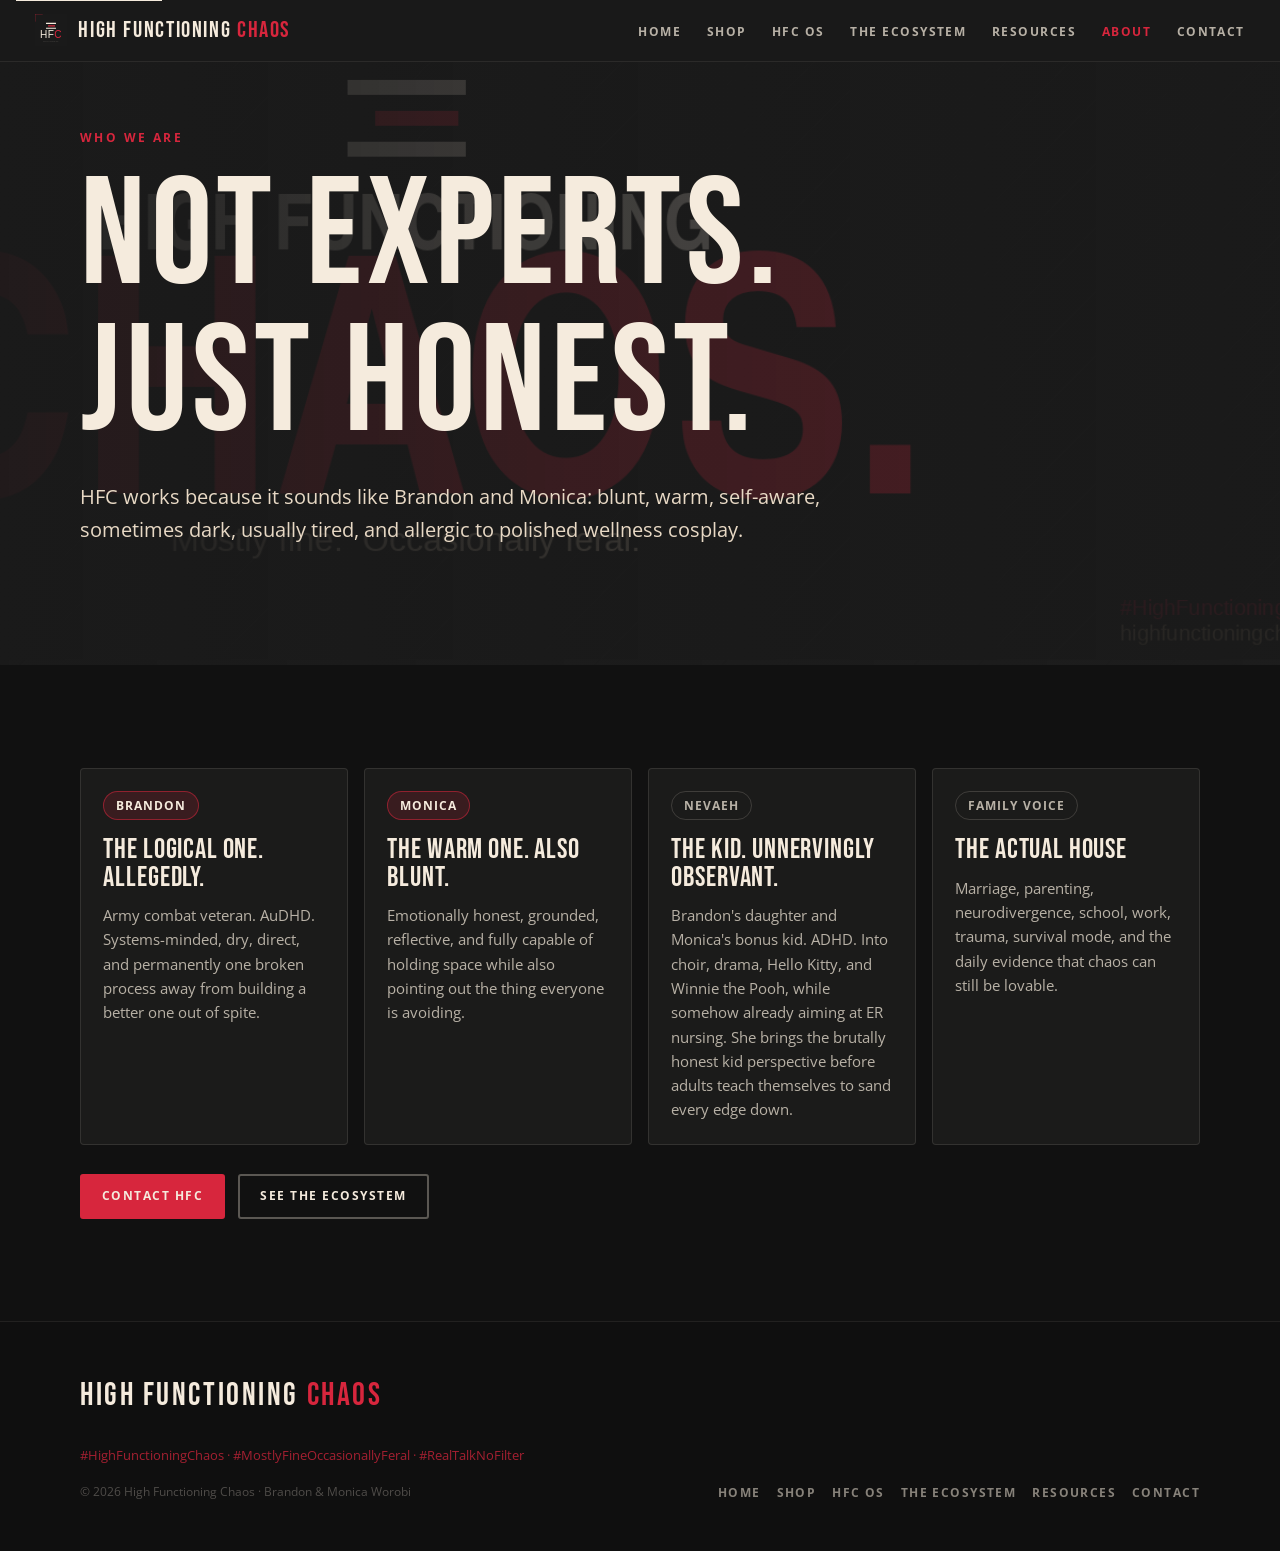
==== about.html @ ce39aa2e "Initial High Functioning Chaos site" ====
<!DOCTYPE html>
<html lang="en">
<head>
  <meta charset="UTF-8" />
  <meta name="viewport" content="width=device-width, initial-scale=1.0" />
  <title>High Functioning Chaos | About</title>
  <meta name="description" content="Meet Brandon and Monica Worobi, the married neurodivergent couple behind High Functioning Chaos." />
  <link rel="preconnect" href="https://fonts.googleapis.com" />
  <link rel="preconnect" href="https://fonts.gstatic.com" crossorigin />
  <link href="https://fonts.googleapis.com/css2?family=Bebas+Neue&family=Open+Sans:ital,wght@0,300;0,400;0,600;0,700;1,300;1,400&display=swap" rel="stylesheet" />
  <link rel="stylesheet" href="site.css" />
</head>
<body>
  <a class="skip-link" href="#main">Skip to content</a>
  <nav class="site-nav" aria-label="Primary navigation">
    <a class="brand-link" href="index.html" aria-label="High Functioning Chaos home"><img src="brand/logo-icon.svg" alt="" /><span class="brand-name">High Functioning <span>Chaos</span></span></a>
    <button class="nav-toggle" type="button" aria-label="Open navigation" aria-expanded="false"><span></span></button>
    <ul class="nav-links">
      <li><a href="index.html">Home</a></li>
      <li><a href="shop.html">Shop</a></li>
      <li><a href="hfc-os.html">HFC OS</a></li>
      <li><a href="ecosystem.html">The Ecosystem</a></li>
      <li><a href="resources.html">Resources</a></li>
      <li><a class="active" href="about.html">About</a></li>
      <li><a href="contact.html">Contact</a></li>
    </ul>
  </nav>

  <main id="main">
    <header class="page-hero">
      <div class="container">
        <div class="eyebrow">Who We Are</div>
        <h1>Not Experts. Just Honest.</h1>
        <p class="lead">HFC works because it sounds like Brandon and Monica: blunt, warm, self-aware, sometimes dark, usually tired, and allergic to polished wellness cosplay.</p>
      </div>
    </header>

    <section class="band-ink">
      <div class="container">
        <div class="grid-4">
          <article class="person-card"><span class="status-pill ready">Brandon</span><h3>The Logical One. Allegedly.</h3><p>Army combat veteran. AuDHD. Systems-minded, dry, direct, and permanently one broken process away from building a better one out of spite.</p></article>
          <article class="person-card"><span class="status-pill ready">Monica</span><h3>The Warm One. Also Blunt.</h3><p>Emotionally honest, grounded, reflective, and fully capable of holding space while also pointing out the thing everyone is avoiding.</p></article>
          <article class="person-card"><span class="status-pill">Nevaeh</span><h3>The Kid. Unnervingly Observant.</h3><p>Brandon's daughter and Monica's bonus kid. ADHD. Into choir, drama, Hello Kitty, and Winnie the Pooh, while somehow already aiming at ER nursing. She brings the brutally honest kid perspective before adults teach themselves to sand every edge down.</p></article>
          <article class="person-card"><span class="status-pill">Family Voice</span><h3>The Actual House</h3><p>Marriage, parenting, neurodivergence, school, work, trauma, survival mode, and the daily evidence that chaos can still be lovable.</p></article>
        </div>

        <div class="btn-row"><a class="btn btn-primary" href="contact.html">Contact HFC</a><a class="btn btn-outline" href="ecosystem.html">See The Ecosystem</a></div>
      </div>
    </section>
  </main>

  <footer class="footer">
    <div class="container footer-grid">
      <div><div class="footer-logo">High Functioning <span>Chaos</span></div><div class="hashtags">#HighFunctioningChaos · #MostlyFineOccasionallyFeral · #RealTalkNoFilter</div><div class="copyright">&copy; 2026 High Functioning Chaos · Brandon &amp; Monica Worobi</div></div>
      <div class="footer-links"><a href="index.html">Home</a><a href="shop.html">Shop</a><a href="hfc-os.html">HFC OS</a><a href="ecosystem.html">The Ecosystem</a><a href="resources.html">Resources</a><a href="contact.html">Contact</a></div>
    </div>
  </footer>
  <script src="site.js"></script>
</body>
</html>
---- site.css ----
*, *::before, *::after { box-sizing: border-box; margin: 0; padding: 0; }

:root {
  --charcoal: #1A1A1A;
  --ink: #111111;
  --panel: #242424;
  --panel-soft: #2E2E2E;
  --beige: #F5EBDD;
  --beige-dark: #E8D9C5;
  --crimson: #D7263D;
  --line: rgba(245, 235, 221, 0.12);
  --shadow: 0 22px 60px rgba(0, 0, 0, 0.32);
}

html { scroll-behavior: smooth; }

body {
  background: var(--charcoal);
  color: var(--beige);
  font-family: "Open Sans", sans-serif;
  font-size: 16px;
  line-height: 1.65;
}

body.menu-open { overflow: hidden; }

a { color: inherit; }

img {
  display: block;
  max-width: 100%;
}

.skip-link {
  position: absolute;
  left: 1rem;
  top: -3rem;
  z-index: 999;
  padding: 0.7rem 1rem;
  background: var(--beige);
  color: var(--charcoal);
  text-decoration: none;
  transition: top 0.2s ease;
}

.skip-link:focus { top: 1rem; }

.site-nav {
  position: fixed;
  top: 0;
  left: 0;
  right: 0;
  z-index: 100;
  display: flex;
  align-items: center;
  justify-content: space-between;
  gap: 1.5rem;
  padding: 0.9rem clamp(1rem, 3vw, 2.2rem);
  background: rgba(26, 26, 26, 0.94);
  border-bottom: 1px solid rgba(245, 235, 221, 0.08);
  backdrop-filter: blur(12px);
}

.brand-link {
  display: inline-flex;
  align-items: center;
  gap: 0.7rem;
  color: var(--beige);
  min-width: max-content;
  text-decoration: none;
}

.brand-link img {
  width: 32px;
  height: 32px;
}

.brand-name {
  font-family: "Bebas Neue", sans-serif;
  font-size: 1.45rem;
  letter-spacing: 0.07em;
  line-height: 1;
}

.brand-name span,
.accent { color: var(--crimson); }

.nav-links {
  display: flex;
  align-items: center;
  justify-content: flex-end;
  gap: clamp(0.9rem, 2vw, 1.8rem);
  list-style: none;
}

.nav-links a {
  color: rgba(245, 235, 221, 0.72);
  font-size: 0.76rem;
  font-weight: 700;
  letter-spacing: 0.12em;
  text-decoration: none;
  text-transform: uppercase;
  transition: color 0.2s ease;
}

.nav-links a:hover,
.nav-links a:focus-visible,
.nav-links a.active { color: var(--crimson); }

.nav-toggle {
  display: none;
  width: 44px;
  height: 44px;
  align-items: center;
  justify-content: center;
  border: 1px solid var(--line);
  background: rgba(245, 235, 221, 0.05);
  color: var(--beige);
  cursor: pointer;
}

.nav-toggle span,
.nav-toggle span::before,
.nav-toggle span::after {
  display: block;
  width: 20px;
  height: 2px;
  background: currentColor;
  content: "";
  transition: transform 0.2s ease, opacity 0.2s ease;
}

.nav-toggle span::before { transform: translateY(-7px); }
.nav-toggle span::after { transform: translateY(5px); }
.menu-open .nav-toggle span { transform: rotate(45deg); }
.menu-open .nav-toggle span::before { opacity: 0; }
.menu-open .nav-toggle span::after { transform: translateY(-2px) rotate(90deg); }

main { overflow: hidden; }

section,
.page-hero {
  padding: clamp(4.5rem, 8vw, 7.5rem) clamp(1.1rem, 4vw, 2.5rem);
}

.page-hero {
  min-height: 48svh;
  display: grid;
  align-items: end;
  padding-top: 8rem;
  background:
    linear-gradient(90deg, rgba(26, 26, 26, 0.96), rgba(26, 26, 26, 0.82) 52%, rgba(26, 26, 26, 0.72)),
    url("brand/social/fb-cover.png") center right / cover no-repeat;
}

.home-hero {
  min-height: 100svh;
  align-items: center;
}

.container {
  width: min(1120px, 100%);
  margin: 0 auto;
}

.narrow { width: min(840px, 100%); }

.eyebrow {
  color: var(--crimson);
  font-size: 0.76rem;
  font-weight: 700;
  letter-spacing: 0.2em;
  margin-bottom: 1rem;
  text-transform: uppercase;
}

h1,
h2,
h3,
.metric strong {
  font-family: "Bebas Neue", sans-serif;
  font-weight: 400;
  letter-spacing: 0.03em;
  line-height: 0.96;
}

h1 {
  max-width: 940px;
  color: var(--beige);
  font-size: clamp(4.25rem, 12vw, 10rem);
  margin-bottom: 1.4rem;
}

h2 {
  color: var(--beige);
  font-size: clamp(2.7rem, 7vw, 5.8rem);
  margin-bottom: 1.2rem;
}

h3 {
  color: var(--beige);
  font-size: clamp(1.65rem, 3vw, 2.35rem);
  margin-bottom: 0.75rem;
}

p {
  color: rgba(245, 235, 221, 0.82);
  margin-bottom: 1rem;
}

.lead {
  max-width: 760px;
  color: var(--beige-dark);
  font-size: clamp(1.05rem, 2vw, 1.24rem);
}

.section-head {
  display: grid;
  grid-template-columns: minmax(0, 0.9fr) minmax(260px, 0.55fr);
  gap: 2rem;
  align-items: end;
  margin-bottom: 2.4rem;
}

.section-head p { max-width: 520px; }

.btn-row {
  display: flex;
  flex-wrap: wrap;
  gap: 0.8rem;
  margin-top: 1.8rem;
}

.btn {
  display: inline-flex;
  align-items: center;
  justify-content: center;
  min-height: 44px;
  padding: 0.82rem 1.25rem;
  border: 2px solid transparent;
  border-radius: 3px;
  font-size: 0.78rem;
  font-weight: 700;
  letter-spacing: 0.12em;
  line-height: 1.2;
  text-align: center;
  text-decoration: none;
  text-transform: uppercase;
  transition: background 0.2s ease, border-color 0.2s ease, color 0.2s ease;
}

.btn-primary {
  background: var(--crimson);
  border-color: var(--crimson);
  color: var(--beige);
}

.btn-primary:hover,
.btn-primary:focus-visible {
  background: transparent;
  color: var(--crimson);
}

.btn-outline {
  background: transparent;
  border-color: rgba(245, 235, 221, 0.32);
  color: var(--beige);
}

.btn-outline:hover,
.btn-outline:focus-visible { border-color: var(--beige); }

.btn-dark {
  background: var(--charcoal);
  border-color: var(--charcoal);
  color: var(--beige);
}

.btn-dark:hover,
.btn-dark:focus-visible {
  background: transparent;
  color: var(--charcoal);
}

.status-pill,
.tag {
  display: inline-flex;
  align-items: center;
  width: fit-content;
  border: 1px solid rgba(245, 235, 221, 0.16);
  border-radius: 999px;
  color: rgba(245, 235, 221, 0.72);
  font-size: 0.72rem;
  font-weight: 700;
  letter-spacing: 0.1em;
  line-height: 1;
  padding: 0.5rem 0.7rem;
  text-transform: uppercase;
}

.status-pill.ready,
.tag.hot {
  border-color: rgba(215, 38, 61, 0.55);
  color: var(--beige);
  background: rgba(215, 38, 61, 0.16);
}

.hero-grid {
  display: grid;
  grid-template-columns: minmax(0, 1fr) minmax(260px, 360px);
  gap: 3rem;
  align-items: end;
}

.hero-copy .tagline {
  color: var(--beige-dark);
  font-size: clamp(1.14rem, 2.4vw, 1.45rem);
  font-style: italic;
  margin-bottom: 0;
  max-width: 650px;
}

.hero-card {
  align-self: end;
  background: rgba(17, 17, 17, 0.78);
  border: 1px solid rgba(245, 235, 221, 0.14);
  border-top: 4px solid var(--crimson);
  box-shadow: var(--shadow);
  padding: 1.5rem;
}

.mini-list {
  display: grid;
  gap: 0.7rem;
  list-style: none;
}

.mini-list li {
  display: flex;
  gap: 0.7rem;
  color: rgba(245, 235, 221, 0.78);
  font-size: 0.9rem;
}

.mini-list li::before {
  flex: 0 0 9px;
  height: 9px;
  margin-top: 0.46rem;
  background: var(--crimson);
  content: "";
}

.metrics {
  display: grid;
  grid-template-columns: repeat(4, minmax(0, 1fr));
  border-top: 1px solid var(--line);
  border-bottom: 1px solid var(--line);
  background: var(--ink);
}

.metric {
  min-height: 140px;
  padding: 1.4rem;
  border-right: 1px solid var(--line);
}

.metric:last-child { border-right: 0; }

.metric strong {
  display: block;
  color: var(--crimson);
  font-size: clamp(2.3rem, 6vw, 4rem);
  margin-bottom: 0.45rem;
}

.metric span {
  color: rgba(245, 235, 221, 0.68);
  font-size: 0.84rem;
  font-weight: 700;
  letter-spacing: 0.08em;
  text-transform: uppercase;
}

.band-dark { background: var(--charcoal); }
.band-soft { background: var(--panel-soft); }
.band-ink { background: var(--ink); }
.band-crimson { background: var(--crimson); }

.grid-2,
.grid-3,
.grid-4,
.grid-5 {
  display: grid;
  gap: 1rem;
}

.grid-2 { grid-template-columns: repeat(2, minmax(0, 1fr)); }
.grid-3 { grid-template-columns: repeat(3, minmax(0, 1fr)); }
.grid-4 { grid-template-columns: repeat(4, minmax(0, 1fr)); }
.grid-5 { grid-template-columns: repeat(5, minmax(0, 1fr)); }

.tile,
.product-card,
.content-card,
.workflow-card,
.person-card,
.integration-card,
.category-card,
.feature-panel,
.resource-card {
  background: rgba(245, 235, 221, 0.045);
  border: 1px solid rgba(245, 235, 221, 0.11);
  border-radius: 4px;
  min-width: 0;
  padding: 1.4rem;
}

.tile {
  min-height: 235px;
  display: flex;
  flex-direction: column;
  justify-content: space-between;
}

.tile h3,
.content-card h3,
.workflow-card h3,
.person-card h3 { font-size: 1.78rem; }

.tile p,
.content-card p,
.workflow-card p,
.person-card p,
.integration-card p,
.category-card p,
.feature-panel p,
.resource-card p {
  color: rgba(245, 235, 221, 0.72);
  font-size: 0.92rem;
  margin-bottom: 0;
}

.feature-panel {
  display: grid;
  grid-template-columns: minmax(0, 0.8fr) minmax(280px, 1fr);
  gap: 2rem;
  align-items: center;
  border-left: 4px solid var(--crimson);
  padding: clamp(1.4rem, 4vw, 2rem);
}

.feature-panel + .feature-panel { margin-top: 1rem; }

.feature-media {
  min-height: 260px;
  display: grid;
  place-items: center;
  background: linear-gradient(135deg, rgba(245, 235, 221, 0.1), rgba(215, 38, 61, 0.18));
  border: 1px solid rgba(245, 235, 221, 0.1);
  padding: 2rem;
}

.feature-media img {
  width: min(260px, 75%);
  max-height: 220px;
  object-fit: contain;
}

.category-card,
.resource-card {
  min-height: 180px;
  display: flex;
  flex-direction: column;
  justify-content: space-between;
}

.category-card h3,
.resource-card h3 { font-size: 1.55rem; }

.category-icon,
.product-icon {
  display: grid;
  place-items: center;
  width: 48px;
  height: 48px;
  margin-bottom: 1rem;
  background: rgba(215, 38, 61, 0.18);
  border: 1px solid rgba(215, 38, 61, 0.45);
  color: var(--beige);
  font-family: "Bebas Neue", sans-serif;
  font-size: 1.35rem;
  letter-spacing: 0.04em;
}

.product-icon {
  width: 92px;
  height: 92px;
  margin: 0;
  font-size: 2.2rem;
}

.preview-list {
  display: grid;
  gap: 0.75rem;
  list-style: none;
  margin-top: 1.2rem;
}

.preview-list li {
  border-left: 3px solid var(--crimson);
  color: rgba(245, 235, 221, 0.78);
  font-size: 0.94rem;
  padding-left: 0.8rem;
}

.subnav-strip {
  display: flex;
  flex-wrap: wrap;
  gap: 0.7rem;
  margin-top: 2rem;
}

.subnav-strip a {
  border: 1px solid rgba(245, 235, 221, 0.16);
  color: rgba(245, 235, 221, 0.78);
  font-size: 0.78rem;
  font-weight: 700;
  letter-spacing: 0.08em;
  padding: 0.55rem 0.75rem;
  text-decoration: none;
  text-transform: uppercase;
}

.subnav-strip a:hover { border-color: var(--crimson); color: var(--beige); }

.topic-strip {
  display: flex;
  flex-wrap: wrap;
  gap: 0.65rem;
  margin-top: 2rem;
}

.topic-strip span {
  border: 1px solid rgba(245, 235, 221, 0.14);
  color: rgba(245, 235, 221, 0.72);
  font-size: 0.82rem;
  font-weight: 700;
  padding: 0.55rem 0.78rem;
}

.product-card {
  display: flex;
  flex-direction: column;
  min-height: 430px;
  overflow: hidden;
  padding: 0;
}

.product-media {
  min-height: 168px;
  display: grid;
  place-items: center;
  background: linear-gradient(135deg, rgba(245, 235, 221, 0.1), rgba(215, 38, 61, 0.2));
  border-bottom: 1px solid rgba(245, 235, 221, 0.12);
  padding: 1rem;
}

.product-media img {
  width: min(180px, 70%);
  max-height: 150px;
  object-fit: contain;
}

.product-body {
  display: flex;
  flex: 1;
  flex-direction: column;
  padding: 1.35rem;
}

.product-body h3 { font-size: 1.95rem; }

.product-desc {
  color: rgba(245, 235, 221, 0.72);
  font-size: 0.92rem;
}

.product-meta {
  display: flex;
  flex-wrap: wrap;
  gap: 0.5rem;
  margin: 0.75rem 0 1rem;
}

.price {
  color: var(--beige);
  font-size: 1rem;
  font-weight: 700;
  margin-top: auto;
  padding-top: 1.1rem;
}

.product-actions {
  display: grid;
  grid-template-columns: 1fr;
  gap: 0.65rem;
  margin-top: 1rem;
}

.integration-wrap {
  display: grid;
  grid-template-columns: minmax(0, 0.9fr) minmax(320px, 1.1fr);
  gap: 1rem;
  align-items: stretch;
}

.integration-list {
  display: grid;
  gap: 1rem;
}

.integration-card {
  display: grid;
  grid-template-columns: 86px minmax(0, 1fr);
  gap: 1rem;
  align-items: start;
}

.integration-logo {
  display: grid;
  place-items: center;
  min-height: 74px;
  background: rgba(26, 26, 26, 0.55);
  border: 1px solid rgba(245, 235, 221, 0.1);
  color: var(--crimson);
  font-family: "Bebas Neue", sans-serif;
  font-size: 1.45rem;
  letter-spacing: 0.05em;
}

.integration-card h3 { font-size: 1.65rem; }

.flow-panel {
  background: var(--charcoal);
  border: 1px solid rgba(245, 235, 221, 0.12);
  border-left: 4px solid var(--crimson);
  padding: 1.5rem;
}

.flow-steps {
  display: grid;
  gap: 0.85rem;
  list-style: none;
  margin-top: 1.2rem;
  counter-reset: flow;
}

.flow-steps li {
  display: grid;
  grid-template-columns: 36px minmax(0, 1fr);
  gap: 0.8rem;
  color: rgba(245, 235, 221, 0.78);
  font-size: 0.94rem;
  counter-increment: flow;
}

.flow-steps li::before {
  display: grid;
  place-items: center;
  width: 36px;
  height: 36px;
  background: var(--crimson);
  color: var(--beige);
  content: counter(flow);
  font-weight: 700;
}

.content-card,
.workflow-card,
.person-card { min-height: 230px; }

.content-card .status-pill,
.workflow-card .status-pill,
.person-card .status-pill {
  margin-bottom: 1rem;
}

.contact-area {
  display: grid;
  grid-template-columns: minmax(0, 0.8fr) minmax(280px, 0.55fr);
  gap: 2rem;
  margin-top: 2.6rem;
  align-items: start;
}

.contact-selector {
  display: flex;
  flex-wrap: wrap;
  gap: 0.7rem;
  margin-top: 1.3rem;
}

.contact-btn {
  min-height: 42px;
  padding: 0.58rem 1rem;
  border: 1px solid rgba(245, 235, 221, 0.18);
  background: transparent;
  color: rgba(245, 235, 221, 0.64);
  cursor: pointer;
  font-family: "Open Sans", sans-serif;
  font-size: 0.78rem;
  font-weight: 700;
  letter-spacing: 0.12em;
  text-transform: uppercase;
}

.contact-btn:hover,
.contact-btn:focus-visible,
.contact-btn.active {
  background: var(--crimson);
  border-color: var(--crimson);
  color: var(--beige);
}

.contact-display {
  background: rgba(245, 235, 221, 0.05);
  border: 1px solid rgba(245, 235, 221, 0.12);
  border-left: 4px solid var(--crimson);
  padding: 1.25rem;
}

#contact-name {
  font-family: "Bebas Neue", sans-serif;
  font-size: 2rem;
  letter-spacing: 0.05em;
}

#contact-note {
  min-height: 1.3rem;
  color: var(--crimson);
  font-size: 0.84rem;
  font-style: italic;
  margin-bottom: 0.3rem;
}

#contact-email {
  color: var(--beige);
  font-size: 0.95rem;
  font-weight: 700;
  overflow-wrap: anywhere;
  text-decoration: none;
}

#contact-email:hover { color: var(--crimson); }

.signup {
  color: var(--charcoal);
}

.signup h2,
.signup p,
.signup .eyebrow { color: var(--charcoal); }

.signup .eyebrow { opacity: 0.72; }

.signup-form {
  display: grid;
  grid-template-columns: minmax(220px, 1fr) auto;
  gap: 0.75rem;
  max-width: 620px;
  margin-top: 1.8rem;
}

.signup-form input {
  min-height: 48px;
  width: 100%;
  border: 2px solid rgba(26, 26, 26, 0.35);
  border-radius: 3px;
  background: rgba(245, 235, 221, 0.35);
  color: var(--charcoal);
  font: inherit;
  padding: 0.8rem 1rem;
}

.signup-form input::placeholder { color: rgba(26, 26, 26, 0.55); }

.form-note {
  color: rgba(26, 26, 26, 0.64) !important;
  font-size: 0.82rem;
  margin-top: 0.9rem;
}

.footer {
  padding: 3rem clamp(1.1rem, 4vw, 2.5rem);
  background: #0f0f0f;
  border-top: 1px solid rgba(245, 235, 221, 0.08);
}

.footer-grid {
  display: grid;
  grid-template-columns: 1fr auto;
  gap: 2rem;
  align-items: end;
}

.footer-logo {
  font-family: "Bebas Neue", sans-serif;
  font-size: 2rem;
  letter-spacing: 0.08em;
}

.footer-logo span { color: var(--crimson); }

.footer-links {
  display: flex;
  flex-wrap: wrap;
  justify-content: flex-end;
  gap: 1rem;
}

.footer-links a {
  color: rgba(245, 235, 221, 0.52);
  font-size: 0.74rem;
  font-weight: 700;
  letter-spacing: 0.12em;
  text-decoration: none;
  text-transform: uppercase;
}

.footer-links a:hover { color: var(--crimson); }

.hashtags {
  color: rgba(215, 38, 61, 0.74);
  font-size: 0.84rem;
  margin-top: 1.3rem;
}

.copyright {
  color: rgba(245, 235, 221, 0.28);
  font-size: 0.78rem;
  margin-top: 1rem;
}

@media (max-width: 980px) {
  .hero-grid,
  .section-head,
  .integration-wrap,
  .feature-panel,
  .contact-area,
  .footer-grid {
    grid-template-columns: 1fr;
  }

  .grid-5 { grid-template-columns: repeat(3, minmax(0, 1fr)); }
  .grid-4 { grid-template-columns: repeat(2, minmax(0, 1fr)); }
  .grid-3 { grid-template-columns: repeat(2, minmax(0, 1fr)); }
  .footer-links { justify-content: flex-start; }
}

@media (max-width: 760px) {
  .nav-toggle { display: inline-flex; }

  .nav-links {
    position: fixed;
    top: 62px;
    left: 0;
    right: 0;
    display: none;
    grid-template-columns: 1fr;
    gap: 0;
    background: rgba(17, 17, 17, 0.98);
    border-bottom: 1px solid rgba(245, 235, 221, 0.1);
    padding: 0.5rem 1rem 1rem;
  }

  .menu-open .nav-links { display: grid; }

  .nav-links a {
    display: block;
    padding: 0.9rem 0;
  }

  .page-hero {
    min-height: auto;
    padding-top: 8rem;
    background:
      linear-gradient(180deg, rgba(26, 26, 26, 0.95), rgba(26, 26, 26, 0.86)),
      url("brand/social/fb-cover.png") center / cover no-repeat;
  }

  .metrics,
  .grid-2,
  .grid-3,
  .grid-4 {
    grid-template-columns: 1fr;
  }

  .grid-5 { grid-template-columns: 1fr; }

  .metric {
    min-height: auto;
    border-right: 0;
    border-bottom: 1px solid var(--line);
  }

  .metric:last-child { border-bottom: 0; }
  .integration-card { grid-template-columns: 1fr; }
  .signup-form { grid-template-columns: 1fr; }
  .btn { width: 100%; }
}

@media (prefers-reduced-motion: reduce) {
  *, *::before, *::after {
    scroll-behavior: auto !important;
    transition: none !important;
  }
}
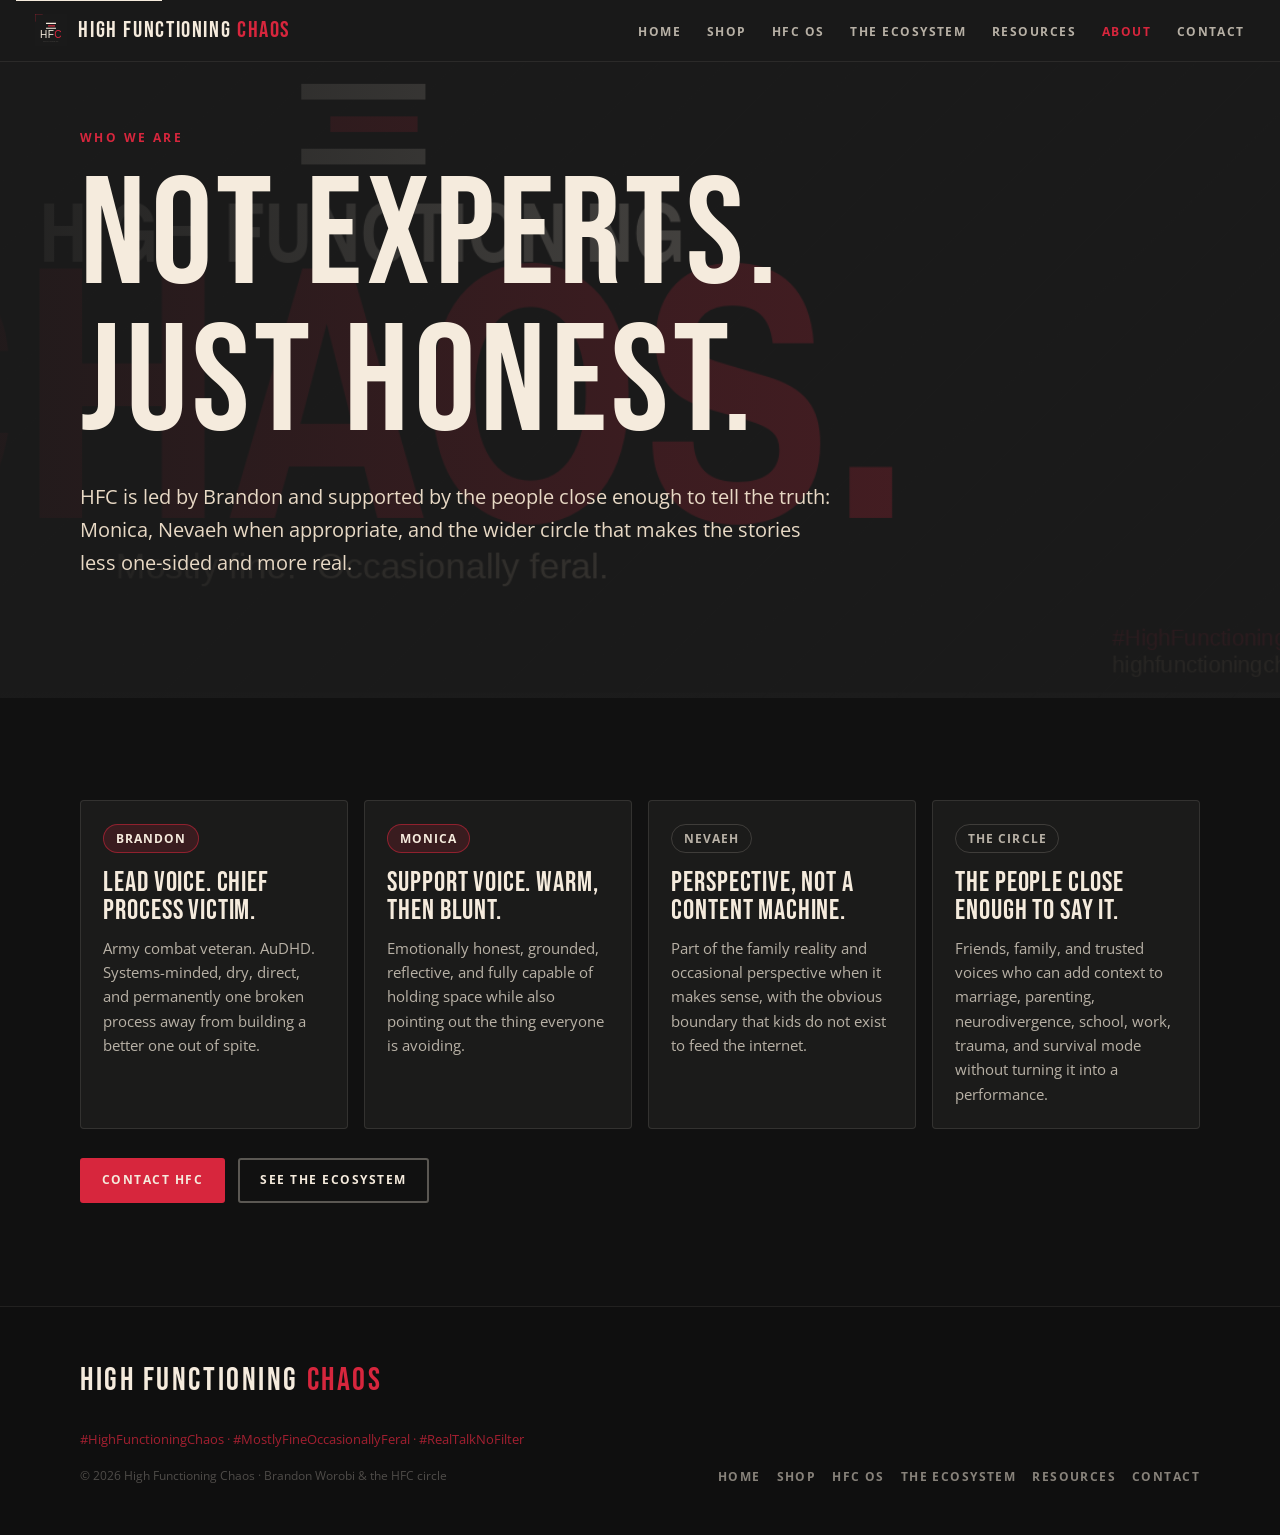
==== commit 864e8f9f: "Clean up HFC hub routing" ====
--- a/about.html
+++ b/about.html
@@ -4,7 +4,7 @@
   <meta charset="UTF-8" />
   <meta name="viewport" content="width=device-width, initial-scale=1.0" />
   <title>High Functioning Chaos | About</title>
-  <meta name="description" content="Meet Brandon and Monica Worobi, the married neurodivergent couple behind High Functioning Chaos." />
+  <meta name="description" content="Meet the Brandon-led High Functioning Chaos circle behind the blog, podcast, store, and lived-experience chaos." />
   <link rel="preconnect" href="https://fonts.googleapis.com" />
   <link rel="preconnect" href="https://fonts.gstatic.com" crossorigin />
   <link href="https://fonts.googleapis.com/css2?family=Bebas+Neue&family=Open+Sans:ital,wght@0,300;0,400;0,600;0,700;1,300;1,400&display=swap" rel="stylesheet" />
@@ -17,7 +17,7 @@
     <button class="nav-toggle" type="button" aria-label="Open navigation" aria-expanded="false"><span></span></button>
     <ul class="nav-links">
       <li><a href="index.html">Home</a></li>
-      <li><a href="shop.html">Shop</a></li>
+      <li><a href="https://highfunctioningchaos.store">Shop</a></li>
       <li><a href="hfc-os.html">HFC OS</a></li>
       <li><a href="ecosystem.html">The Ecosystem</a></li>
       <li><a href="resources.html">Resources</a></li>
@@ -31,17 +31,17 @@
       <div class="container">
         <div class="eyebrow">Who We Are</div>
         <h1>Not Experts. Just Honest.</h1>
-        <p class="lead">HFC works because it sounds like Brandon and Monica: blunt, warm, self-aware, sometimes dark, usually tired, and allergic to polished wellness cosplay.</p>
+        <p class="lead">HFC is led by Brandon and supported by the people close enough to tell the truth: Monica, Nevaeh when appropriate, and the wider circle that makes the stories less one-sided and more real.</p>
       </div>
     </header>
 
     <section class="band-ink">
       <div class="container">
         <div class="grid-4">
-          <article class="person-card"><span class="status-pill ready">Brandon</span><h3>The Logical One. Allegedly.</h3><p>Army combat veteran. AuDHD. Systems-minded, dry, direct, and permanently one broken process away from building a better one out of spite.</p></article>
-          <article class="person-card"><span class="status-pill ready">Monica</span><h3>The Warm One. Also Blunt.</h3><p>Emotionally honest, grounded, reflective, and fully capable of holding space while also pointing out the thing everyone is avoiding.</p></article>
-          <article class="person-card"><span class="status-pill">Nevaeh</span><h3>The Kid. Unnervingly Observant.</h3><p>Brandon's daughter and Monica's bonus kid. ADHD. Into choir, drama, Hello Kitty, and Winnie the Pooh, while somehow already aiming at ER nursing. She brings the brutally honest kid perspective before adults teach themselves to sand every edge down.</p></article>
-          <article class="person-card"><span class="status-pill">Family Voice</span><h3>The Actual House</h3><p>Marriage, parenting, neurodivergence, school, work, trauma, survival mode, and the daily evidence that chaos can still be lovable.</p></article>
+          <article class="person-card"><span class="status-pill ready">Brandon</span><h3>Lead Voice. Chief Process Victim.</h3><p>Army combat veteran. AuDHD. Systems-minded, dry, direct, and permanently one broken process away from building a better one out of spite.</p></article>
+          <article class="person-card"><span class="status-pill ready">Monica</span><h3>Support Voice. Warm, Then Blunt.</h3><p>Emotionally honest, grounded, reflective, and fully capable of holding space while also pointing out the thing everyone is avoiding.</p></article>
+          <article class="person-card"><span class="status-pill">Nevaeh</span><h3>Perspective, Not A Content Machine.</h3><p>Part of the family reality and occasional perspective when it makes sense, with the obvious boundary that kids do not exist to feed the internet.</p></article>
+          <article class="person-card"><span class="status-pill">The Circle</span><h3>The People Close Enough To Say It.</h3><p>Friends, family, and trusted voices who can add context to marriage, parenting, neurodivergence, school, work, trauma, and survival mode without turning it into a performance.</p></article>
         </div>
 
         <div class="btn-row"><a class="btn btn-primary" href="contact.html">Contact HFC</a><a class="btn btn-outline" href="ecosystem.html">See The Ecosystem</a></div>
@@ -51,8 +51,8 @@
 
   <footer class="footer">
     <div class="container footer-grid">
-      <div><div class="footer-logo">High Functioning <span>Chaos</span></div><div class="hashtags">#HighFunctioningChaos · #MostlyFineOccasionallyFeral · #RealTalkNoFilter</div><div class="copyright">&copy; 2026 High Functioning Chaos · Brandon &amp; Monica Worobi</div></div>
-      <div class="footer-links"><a href="index.html">Home</a><a href="shop.html">Shop</a><a href="hfc-os.html">HFC OS</a><a href="ecosystem.html">The Ecosystem</a><a href="resources.html">Resources</a><a href="contact.html">Contact</a></div>
+      <div><div class="footer-logo">High Functioning <span>Chaos</span></div><div class="hashtags">#HighFunctioningChaos · #MostlyFineOccasionallyFeral · #RealTalkNoFilter</div><div class="copyright">&copy; 2026 High Functioning Chaos · Brandon Worobi &amp; the HFC circle</div></div>
+      <div class="footer-links"><a href="index.html">Home</a><a href="https://highfunctioningchaos.store">Shop</a><a href="hfc-os.html">HFC OS</a><a href="ecosystem.html">The Ecosystem</a><a href="resources.html">Resources</a><a href="contact.html">Contact</a></div>
     </div>
   </footer>
   <script src="site.js"></script>
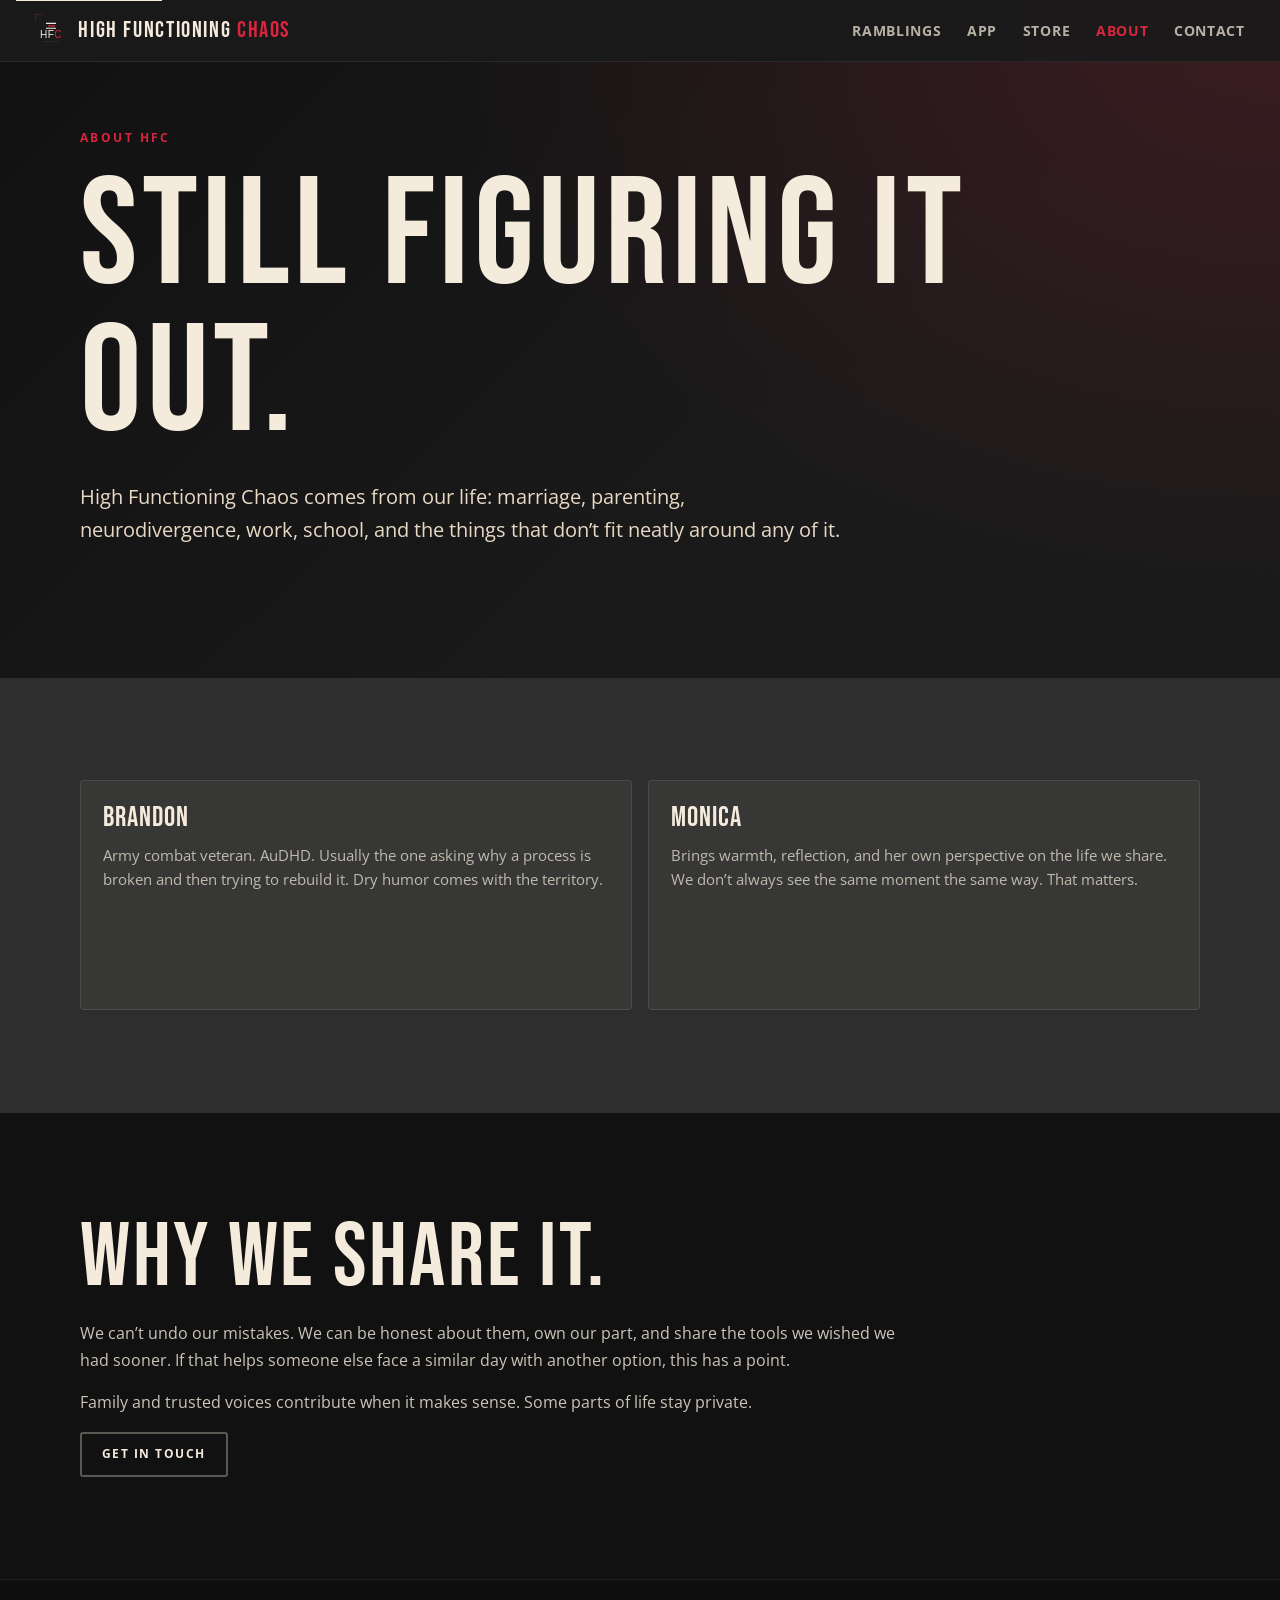
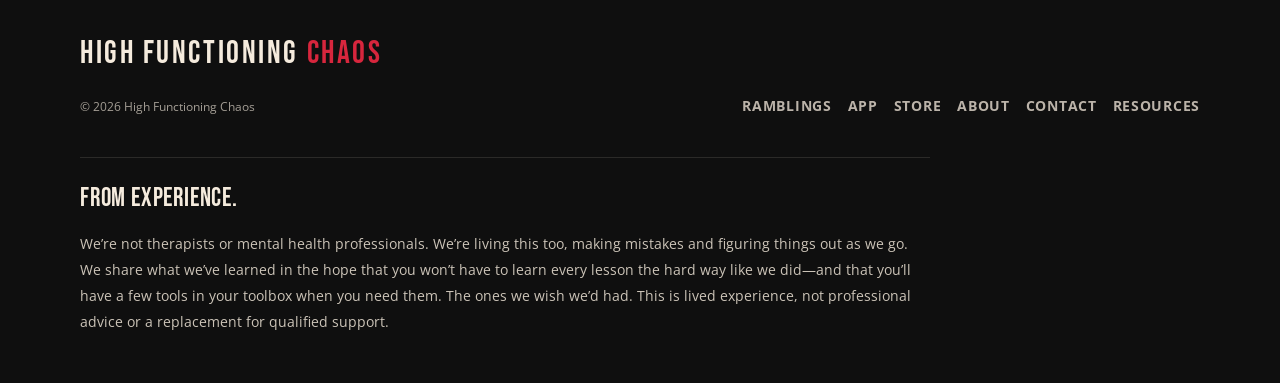
==== commit 494b2105: "Reframe HFC around Ramblings, app, and store" ====
--- a/about.html
+++ b/about.html
@@ -4,57 +4,77 @@
   <meta charset="UTF-8" />
   <meta name="viewport" content="width=device-width, initial-scale=1.0" />
   <title>High Functioning Chaos | About</title>
-  <meta name="description" content="Meet the Brandon-led High Functioning Chaos circle behind the blog, podcast, store, and lived-experience chaos." />
+  <meta name="description" content="The people and lived experience behind High Functioning Chaos." />
   <link rel="preconnect" href="https://fonts.googleapis.com" />
   <link rel="preconnect" href="https://fonts.gstatic.com" crossorigin />
   <link href="https://fonts.googleapis.com/css2?family=Bebas+Neue&family=Open+Sans:ital,wght@0,300;0,400;0,600;0,700;1,300;1,400&display=swap" rel="stylesheet" />
   <link rel="stylesheet" href="site.css" />
 </head>
-<body>
-  <a class="skip-link" href="#main">Skip to content</a>
-  <nav class="site-nav" aria-label="Primary navigation">
-    <a class="brand-link" href="index.html" aria-label="High Functioning Chaos home"><img src="brand/logo-icon.svg" alt="" /><span class="brand-name">High Functioning <span>Chaos</span></span></a>
-    <button class="nav-toggle" type="button" aria-label="Open navigation" aria-expanded="false"><span></span></button>
-    <ul class="nav-links">
-      <li><a href="index.html">Home</a></li>
-      <li><a href="https://highfunctioningchaos.store">Shop</a></li>
-      <li><a href="hfc-os.html">HFC OS</a></li>
-      <li><a href="ecosystem.html">The Ecosystem</a></li>
-      <li><a href="resources.html">Resources</a></li>
-      <li><a class="active" href="about.html">About</a></li>
-      <li><a href="contact.html">Contact</a></li>
-    </ul>
-  </nav>
-
-  <main id="main">
-    <header class="page-hero">
-      <div class="container">
-        <div class="eyebrow">Who We Are</div>
-        <h1>Not Experts. Just Honest.</h1>
-        <p class="lead">HFC is led by Brandon and supported by the people close enough to tell the truth: Monica, Nevaeh when appropriate, and the wider circle that makes the stories less one-sided and more real.</p>
-      </div>
-    </header>
-
-    <section class="band-ink">
-      <div class="container">
-        <div class="grid-4">
-          <article class="person-card"><span class="status-pill ready">Brandon</span><h3>Lead Voice. Chief Process Victim.</h3><p>Army combat veteran. AuDHD. Systems-minded, dry, direct, and permanently one broken process away from building a better one out of spite.</p></article>
-          <article class="person-card"><span class="status-pill ready">Monica</span><h3>Support Voice. Warm, Then Blunt.</h3><p>Emotionally honest, grounded, reflective, and fully capable of holding space while also pointing out the thing everyone is avoiding.</p></article>
-          <article class="person-card"><span class="status-pill">Nevaeh</span><h3>Perspective, Not A Content Machine.</h3><p>Part of the family reality and occasional perspective when it makes sense, with the obvious boundary that kids do not exist to feed the internet.</p></article>
-          <article class="person-card"><span class="status-pill">The Circle</span><h3>The People Close Enough To Say It.</h3><p>Friends, family, and trusted voices who can add context to marriage, parenting, neurodivergence, school, work, trauma, and survival mode without turning it into a performance.</p></article>
-        </div>
-
-        <div class="btn-row"><a class="btn btn-primary" href="contact.html">Contact HFC</a><a class="btn btn-outline" href="ecosystem.html">See The Ecosystem</a></div>
-      </div>
-    </section>
-  </main>
-
-  <footer class="footer">
-    <div class="container footer-grid">
-      <div><div class="footer-logo">High Functioning <span>Chaos</span></div><div class="hashtags">#HighFunctioningChaos · #MostlyFineOccasionallyFeral · #RealTalkNoFilter</div><div class="copyright">&copy; 2026 High Functioning Chaos · Brandon Worobi &amp; the HFC circle</div></div>
-      <div class="footer-links"><a href="index.html">Home</a><a href="https://highfunctioningchaos.store">Shop</a><a href="hfc-os.html">HFC OS</a><a href="ecosystem.html">The Ecosystem</a><a href="resources.html">Resources</a><a href="contact.html">Contact</a></div>
-    </div>
-  </footer>
-  <script src="site.js"></script>
-</body>
-</html>
+<body><a class="skip-link" href="#main">Skip to content</a>
+<nav class="site-nav" aria-label="Primary navigation"><a class="brand-link" href="index.html" aria-label="High Functioning Chaos home"><img src="brand/logo-icon.svg" alt="" /><span class="brand-name">High Functioning <span>Chaos</span></span></a><button class="nav-toggle" type="button" aria-label="Open navigation" aria-expanded="false" aria-controls="primary-links"><span></span></button>
+<ul class="nav-links" id="primary-links">
+<li><a href="ecosystem.html">Ramblings</a>
+</li>
+<li><a href="hfc-os.html">App</a>
+</li>
+<li><a href="https://highfunctioningchaos.store">Store</a>
+</li>
+<li><a class="active" aria-current="page" href="about.html">About</a>
+</li>
+<li><a href="contact.html">Contact</a>
+</li>
+</ul>
+</nav>
+<main id="main">
+<header class="page-hero">
+<div class="container">
+<div class="eyebrow">About HFC</div>
+<h1>Still figuring it out.</h1>
+<p class="lead">High Functioning Chaos comes from our life: marriage, parenting, neurodivergence, work, school, and the things that don’t fit neatly around any of it.</p>
+<div class="btn-row">
+</div>
+</div>
+</header>
+<section class="band-soft">
+<div class="container">
+<div class="grid-2">
+<article class="content-card">
+<h3>Brandon</h3>
+<p>Army combat veteran. AuDHD. Usually the one asking why a process is broken and then trying to rebuild it. Dry humor comes with the territory.</p>
+</article>
+<article class="content-card">
+<h3>Monica</h3>
+<p>Brings warmth, reflection, and her own perspective on the life we share. We don’t always see the same moment the same way. That matters.</p>
+</article>
+</div>
+</div>
+</section>
+<section class="band-ink">
+<div class="container">
+<div class="narrow">
+<h2>Why we share it.</h2>
+<p>We can’t undo our mistakes. We can be honest about them, own our part, and share the tools we wished we had sooner. If that helps someone else face a similar day with another option, this has a point.</p>
+<p>Family and trusted voices contribute when it makes sense. Some parts of life stay private.</p><a class="btn btn-outline" href="contact.html">Get in touch</a>
+</div>
+</div>
+</section>
+</main>
+<footer class="footer">
+<div class="container">
+<div class="footer-grid">
+<div>
+<div class="footer-logo">High Functioning <span>Chaos</span>
+</div>
+<div class="copyright">&copy; 2026 High Functioning Chaos</div>
+</div>
+<div class="footer-links"><a href="ecosystem.html">Ramblings</a><a href="hfc-os.html">App</a><a href="https://highfunctioningchaos.store">Store</a><a href="about.html">About</a><a href="contact.html">Contact</a><a href="resources.html">Resources</a>
+</div>
+</div>
+<div class="site-disclaimer">
+<h2>From experience.</h2>
+<p>We’re not therapists or mental health professionals. We’re living this too, making mistakes and figuring things out as we go. We share what we’ve learned in the hope that you won’t have to learn every lesson the hard way like we did—and that you’ll have a few tools in your toolbox when you need them. The ones we wish we’d had. This is lived experience, not professional advice or a replacement for qualified support.</p>
+</div>
+</div>
+</footer>
+<script src="site.js"></script>
+</body></html>
--- a/site.css
+++ b/site.css
@@ -149,8 +149,8 @@
   align-items: end;
   padding-top: 8rem;
   background:
-    linear-gradient(90deg, rgba(26, 26, 26, 0.96), rgba(26, 26, 26, 0.82) 52%, rgba(26, 26, 26, 0.72)),
-    url("brand/social/fb-cover.png") center right / cover no-repeat;
+    radial-gradient(120% 160% at 100% 0%, rgba(215, 38, 61, 0.18), transparent 55%),
+    linear-gradient(135deg, var(--ink), var(--charcoal) 65%);
 }
 
 .home-hero {
@@ -884,8 +884,8 @@
     min-height: auto;
     padding-top: 8rem;
     background:
-      linear-gradient(180deg, rgba(26, 26, 26, 0.95), rgba(26, 26, 26, 0.86)),
-      url("brand/social/fb-cover.png") center / cover no-repeat;
+      radial-gradient(140% 160% at 100% 0%, rgba(215, 38, 61, 0.16), transparent 55%),
+      linear-gradient(180deg, var(--ink), var(--charcoal) 70%);
   }
 
   .metrics,
@@ -915,3 +915,33 @@
     transition: none !important;
   }
 }
+
+/* App-first site refresh */
+.home-hero { min-height: 78svh; }
+.home-hero h1 { font-size: clamp(3.5rem, 7.3vw, 7rem); }
+.hero-card h2 { font-size: clamp(2.2rem, 4vw, 3.4rem); }
+.brand-tagline { margin: 1.5rem 0 0; font-size: 1rem; }
+.store-row { display: flex; align-items: center; justify-content: space-between; gap: 2rem; }
+.store-row h2 { font-size: clamp(2.5rem, 5vw, 4rem); }
+.store-row .btn { flex-shrink: 0; }
+.site-disclaimer { max-width: 850px; margin-top: 2.5rem; padding-top: 1.75rem; border-top: 1px solid var(--line); }
+.site-disclaimer h2 { font-size: 1.65rem; }
+.site-disclaimer p { font-size: 0.9rem; line-height: 1.8; margin-bottom: 0; }
+.nav-links a, .footer-links a, .contact-btn { font-size: 0.875rem; letter-spacing: 0.05em; }
+.copyright { color: rgba(245,235,221,.65); }
+.footer-links a { color: rgba(245,235,221,.75); }
+[id] { scroll-margin-top: 6rem; }
+:focus-visible { outline: 2px solid var(--beige); outline-offset: 4px; }
+@media (max-width: 980px) and (min-width: 761px) {
+  .brand-name { max-width: 170px; line-height: 1.1; }
+  .nav-links { gap: .8rem; }
+}
+@media (max-width: 760px) {
+  .store-row { flex-direction: column; align-items: stretch; }
+  .brand-link { min-width: 0; }
+  .brand-name { font-size: 1.25rem; max-width: 190px; line-height: 1.1; }
+  .nav-toggle { flex-shrink: 0; }
+  .nav-links { top: 73px; }
+  .home-hero h1 { font-size: clamp(3rem, 12vw, 5rem); }
+  .page-hero h1 { overflow-wrap: break-word; }
+}
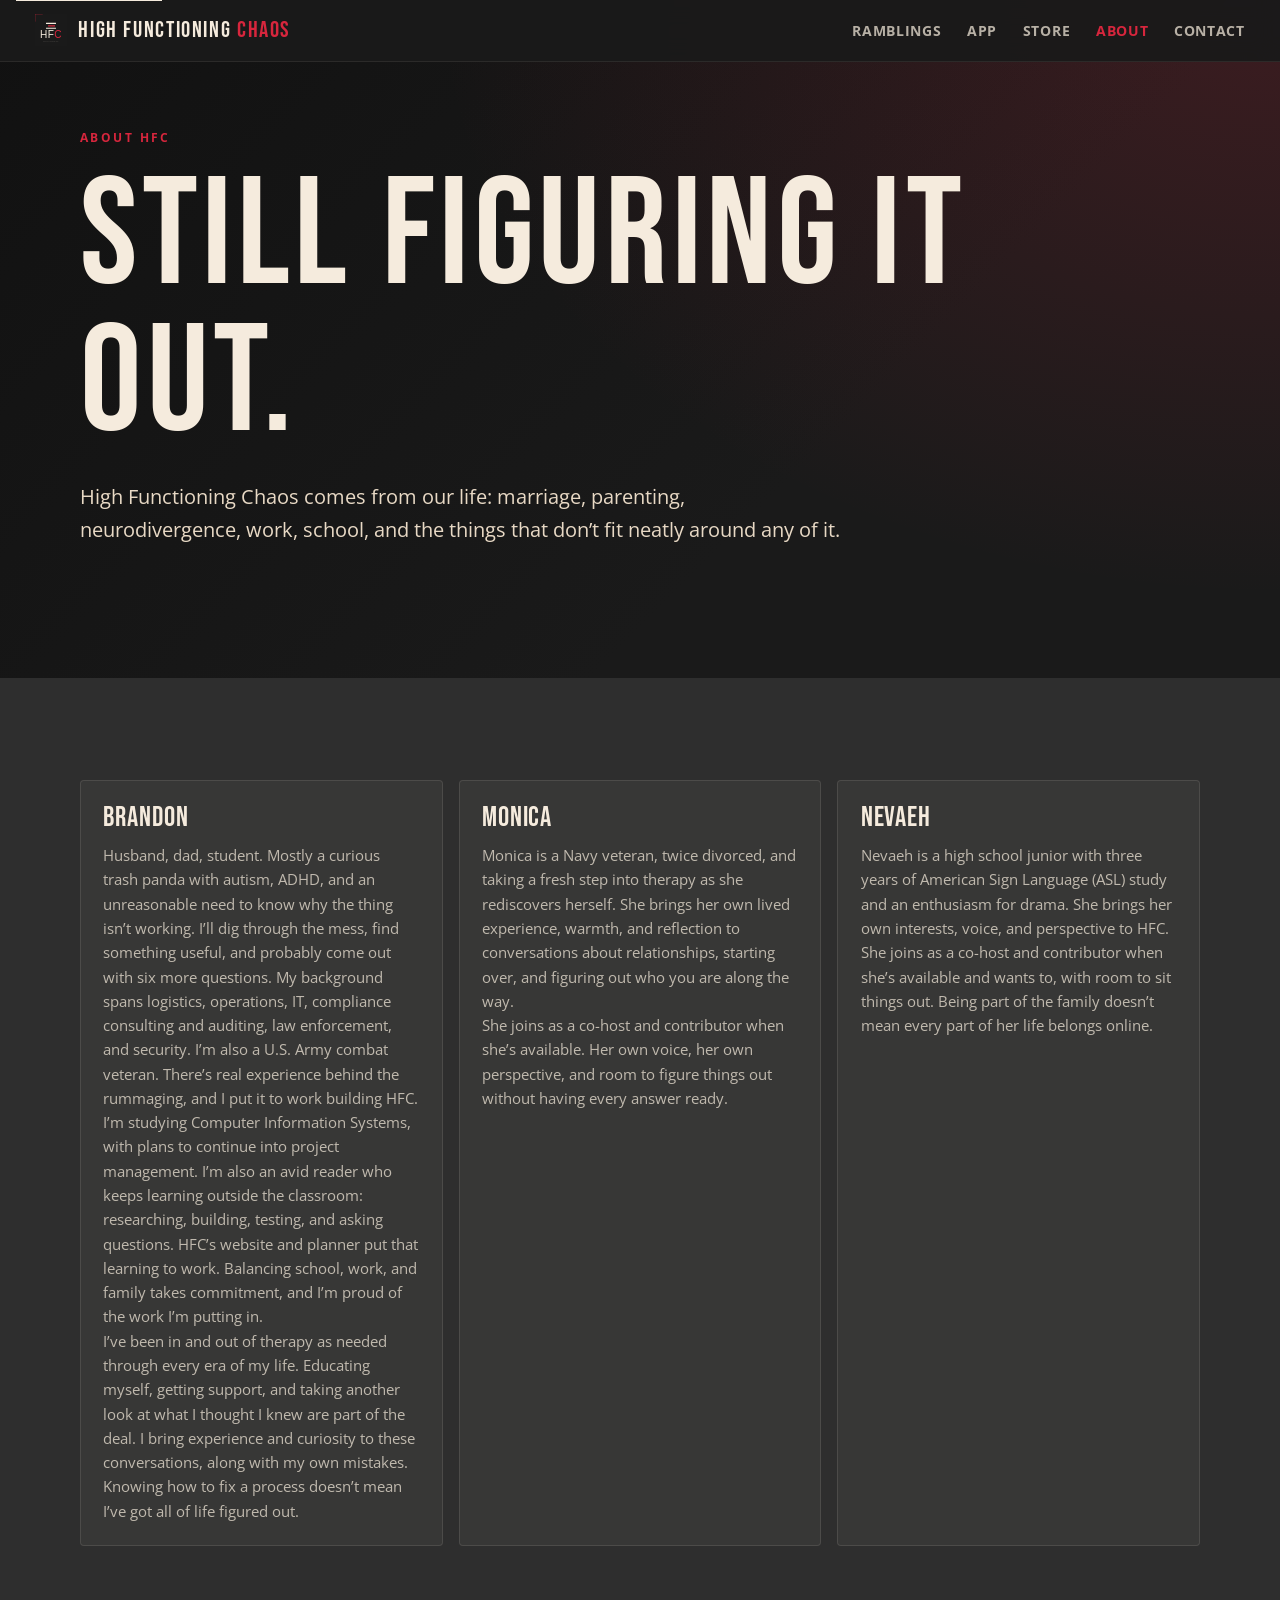
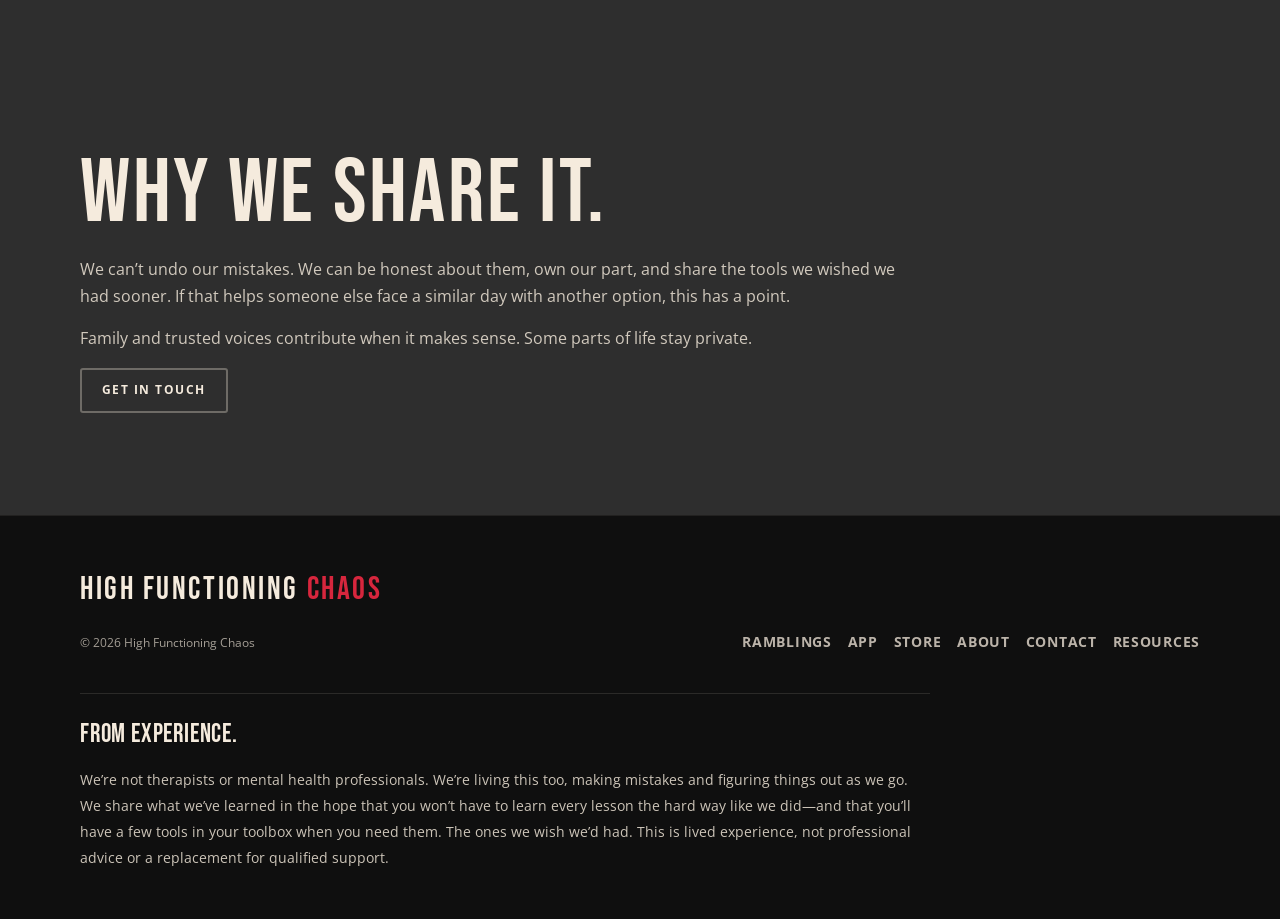
==== commit e076c256: "Update HFC contributor backgrounds" ====
--- a/about.html
+++ b/about.html
@@ -37,19 +37,27 @@
 </header>
 <section class="band-soft">
 <div class="container">
-<div class="grid-2">
+<div class="grid-3">
 <article class="content-card">
 <h3>Brandon</h3>
-<p>Army combat veteran. AuDHD. Usually the one asking why a process is broken and then trying to rebuild it. Dry humor comes with the territory.</p>
+<p>Husband, dad, student. Mostly a curious trash panda with autism, ADHD, and an unreasonable need to know why the thing isn’t working. I’ll dig through the mess, find something useful, and probably come out with six more questions. My background spans logistics, operations, IT, compliance consulting and auditing, law enforcement, and security. I’m also a U.S. Army combat veteran. There’s real experience behind the rummaging, and I put it to work building HFC.</p>
+<p>I’m studying Computer Information Systems, with plans to continue into project management. I’m also an avid reader who keeps learning outside the classroom: researching, building, testing, and asking questions. HFC’s website and planner put that learning to work. Balancing school, work, and family takes commitment, and I’m proud of the work I’m putting in.</p>
+<p>I’ve been in and out of therapy as needed through every era of my life. Educating myself, getting support, and taking another look at what I thought I knew are part of the deal. I bring experience and curiosity to these conversations, along with my own mistakes. Knowing how to fix a process doesn’t mean I’ve got all of life figured out.</p>
 </article>
 <article class="content-card">
 <h3>Monica</h3>
-<p>Brings warmth, reflection, and her own perspective on the life we share. We don’t always see the same moment the same way. That matters.</p>
+<p>Monica is a Navy veteran, twice divorced, and taking a fresh step into therapy as she rediscovers herself. She brings her own lived experience, warmth, and reflection to conversations about relationships, starting over, and figuring out who you are along the way.</p>
+<p>She joins as a co-host and contributor when she’s available. Her own voice, her own perspective, and room to figure things out without having every answer ready.</p>
+</article>
+<article class="content-card">
+<h3>Nevaeh</h3>
+<p>Nevaeh is a high school junior with three years of American Sign Language (ASL) study and an enthusiasm for drama. She brings her own interests, voice, and perspective to HFC.</p>
+<p>She joins as a co-host and contributor when she’s available and wants to, with room to sit things out. Being part of the family doesn’t mean every part of her life belongs online.</p>
 </article>
 </div>
 </div>
 </section>
-<section class="band-ink">
+<section class="band-soft">
 <div class="container">
 <div class="narrow">
 <h2>Why we share it.</h2>
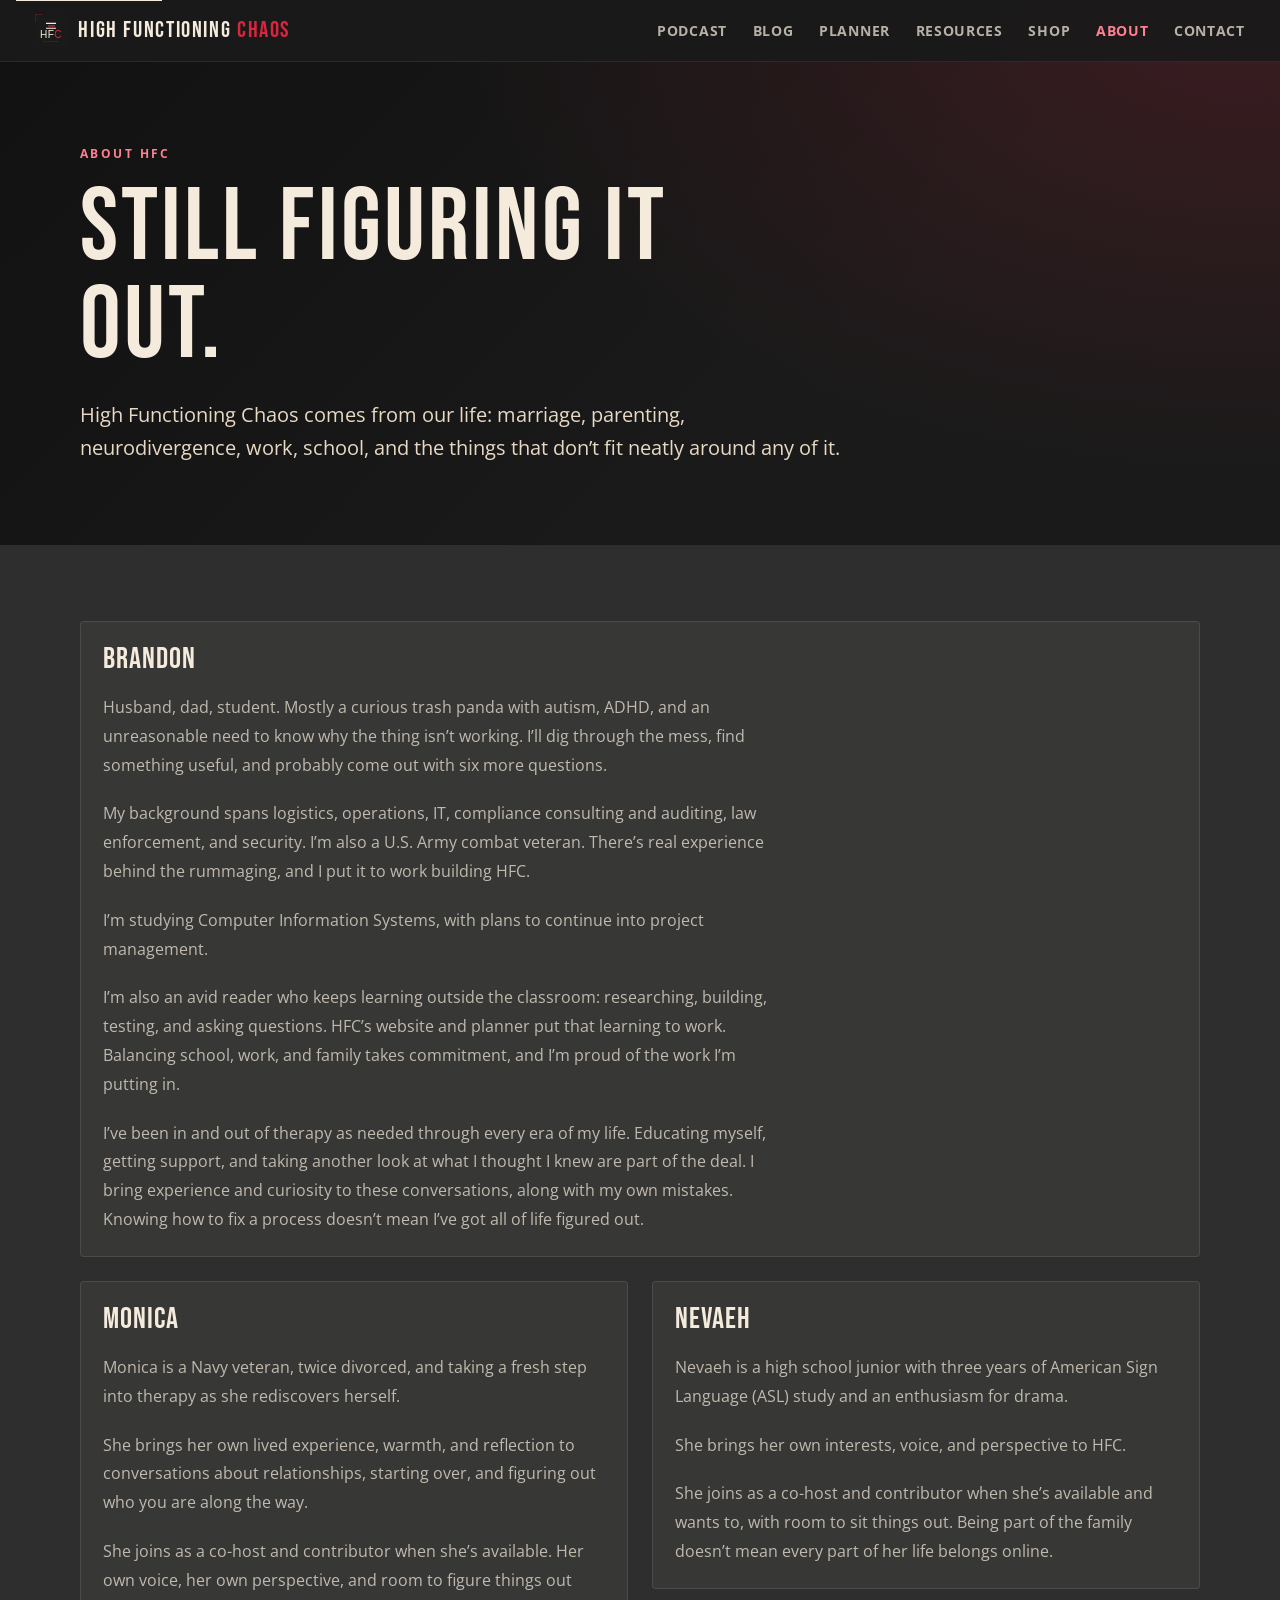
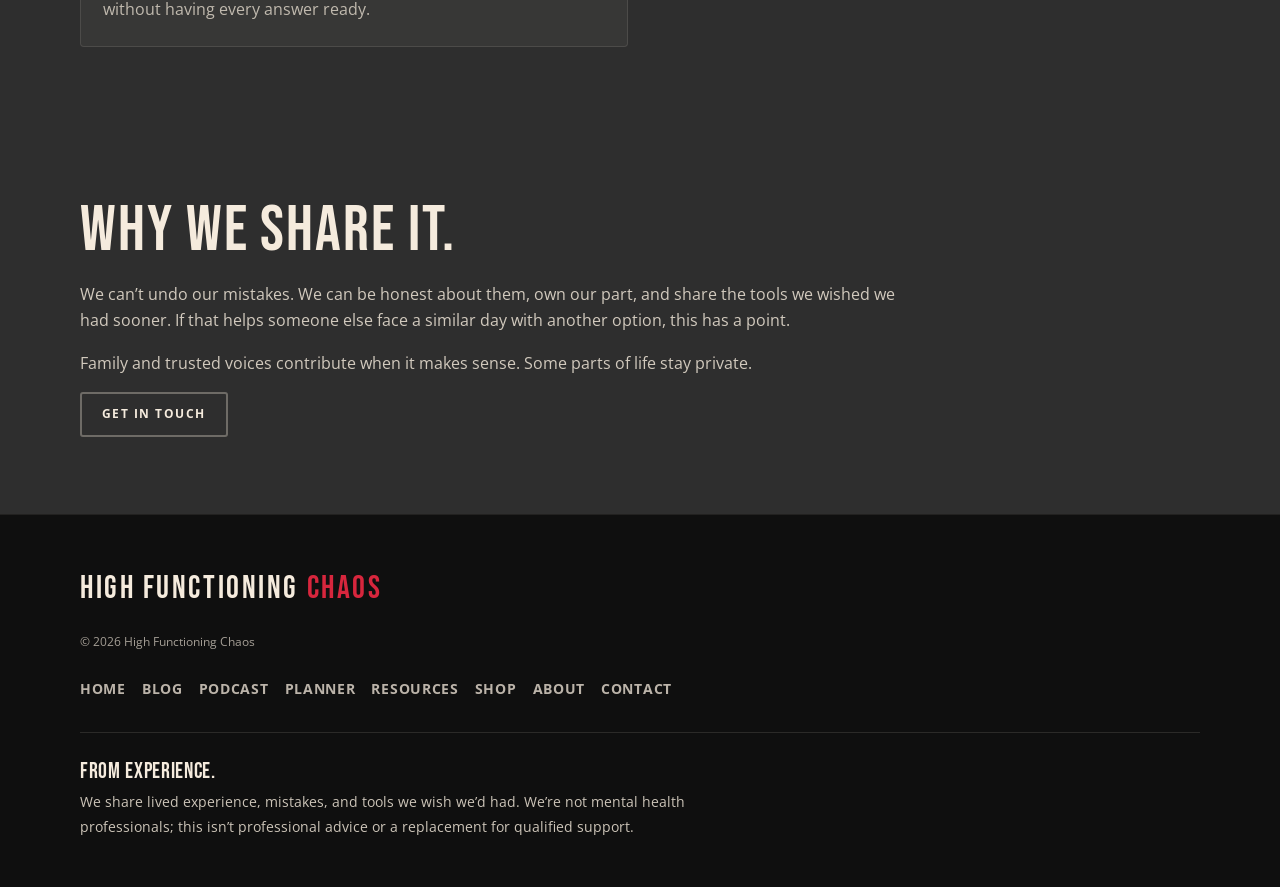
==== commit b52659a8: "Refresh HFC living navigation, podcast, and shop experience" ====
--- a/about.html
+++ b/about.html
@@ -1,88 +1,181 @@
-<!DOCTYPE html>
+<!doctype html>
 <html lang="en">
-<head>
-  <meta charset="UTF-8" />
-  <meta name="viewport" content="width=device-width, initial-scale=1.0" />
-  <title>High Functioning Chaos | About</title>
-  <meta name="description" content="The people and lived experience behind High Functioning Chaos." />
-  <link rel="preconnect" href="https://fonts.googleapis.com" />
-  <link rel="preconnect" href="https://fonts.gstatic.com" crossorigin />
-  <link href="https://fonts.googleapis.com/css2?family=Bebas+Neue&family=Open+Sans:ital,wght@0,300;0,400;0,600;0,700;1,300;1,400&display=swap" rel="stylesheet" />
-  <link rel="stylesheet" href="site.css" />
-</head>
-<body><a class="skip-link" href="#main">Skip to content</a>
-<nav class="site-nav" aria-label="Primary navigation"><a class="brand-link" href="index.html" aria-label="High Functioning Chaos home"><img src="brand/logo-icon.svg" alt="" /><span class="brand-name">High Functioning <span>Chaos</span></span></a><button class="nav-toggle" type="button" aria-label="Open navigation" aria-expanded="false" aria-controls="primary-links"><span></span></button>
-<ul class="nav-links" id="primary-links">
-<li><a href="ecosystem.html">Ramblings</a>
-</li>
-<li><a href="hfc-os.html">App</a>
-</li>
-<li><a href="https://highfunctioningchaos.store">Store</a>
-</li>
-<li><a class="active" aria-current="page" href="about.html">About</a>
-</li>
-<li><a href="contact.html">Contact</a>
-</li>
-</ul>
-</nav>
-<main id="main">
-<header class="page-hero">
-<div class="container">
-<div class="eyebrow">About HFC</div>
-<h1>Still figuring it out.</h1>
-<p class="lead">High Functioning Chaos comes from our life: marriage, parenting, neurodivergence, work, school, and the things that don’t fit neatly around any of it.</p>
-<div class="btn-row">
-</div>
-</div>
-</header>
-<section class="band-soft">
-<div class="container">
-<div class="grid-3">
-<article class="content-card">
-<h3>Brandon</h3>
-<p>Husband, dad, student. Mostly a curious trash panda with autism, ADHD, and an unreasonable need to know why the thing isn’t working. I’ll dig through the mess, find something useful, and probably come out with six more questions. My background spans logistics, operations, IT, compliance consulting and auditing, law enforcement, and security. I’m also a U.S. Army combat veteran. There’s real experience behind the rummaging, and I put it to work building HFC.</p>
-<p>I’m studying Computer Information Systems, with plans to continue into project management. I’m also an avid reader who keeps learning outside the classroom: researching, building, testing, and asking questions. HFC’s website and planner put that learning to work. Balancing school, work, and family takes commitment, and I’m proud of the work I’m putting in.</p>
-<p>I’ve been in and out of therapy as needed through every era of my life. Educating myself, getting support, and taking another look at what I thought I knew are part of the deal. I bring experience and curiosity to these conversations, along with my own mistakes. Knowing how to fix a process doesn’t mean I’ve got all of life figured out.</p>
-</article>
-<article class="content-card">
-<h3>Monica</h3>
-<p>Monica is a Navy veteran, twice divorced, and taking a fresh step into therapy as she rediscovers herself. She brings her own lived experience, warmth, and reflection to conversations about relationships, starting over, and figuring out who you are along the way.</p>
-<p>She joins as a co-host and contributor when she’s available. Her own voice, her own perspective, and room to figure things out without having every answer ready.</p>
-</article>
-<article class="content-card">
-<h3>Nevaeh</h3>
-<p>Nevaeh is a high school junior with three years of American Sign Language (ASL) study and an enthusiasm for drama. She brings her own interests, voice, and perspective to HFC.</p>
-<p>She joins as a co-host and contributor when she’s available and wants to, with room to sit things out. Being part of the family doesn’t mean every part of her life belongs online.</p>
-</article>
-</div>
-</div>
-</section>
-<section class="band-soft">
-<div class="container">
-<div class="narrow">
-<h2>Why we share it.</h2>
-<p>We can’t undo our mistakes. We can be honest about them, own our part, and share the tools we wished we had sooner. If that helps someone else face a similar day with another option, this has a point.</p>
-<p>Family and trusted voices contribute when it makes sense. Some parts of life stay private.</p><a class="btn btn-outline" href="contact.html">Get in touch</a>
-</div>
-</div>
-</section>
-</main>
-<footer class="footer">
-<div class="container">
-<div class="footer-grid">
-<div>
-<div class="footer-logo">High Functioning <span>Chaos</span>
-</div>
-<div class="copyright">&copy; 2026 High Functioning Chaos</div>
-</div>
-<div class="footer-links"><a href="ecosystem.html">Ramblings</a><a href="hfc-os.html">App</a><a href="https://highfunctioningchaos.store">Store</a><a href="about.html">About</a><a href="contact.html">Contact</a><a href="resources.html">Resources</a>
-</div>
-</div>
-<div class="site-disclaimer">
-<h2>From experience.</h2>
-<p>We’re not therapists or mental health professionals. We’re living this too, making mistakes and figuring things out as we go. We share what we’ve learned in the hope that you won’t have to learn every lesson the hard way like we did—and that you’ll have a few tools in your toolbox when you need them. The ones we wish we’d had. This is lived experience, not professional advice or a replacement for qualified support.</p>
-</div>
-</div>
-</footer>
-<script src="site.js"></script>
-</body></html>
+	<head>
+		<meta charset="UTF-8" />
+		<meta name="viewport" content="width=device-width, initial-scale=1.0" />
+		<title>High Functioning Chaos | About</title>
+		<meta
+			name="description"
+			content="The people and lived experience behind High Functioning Chaos."
+		/>
+		<link rel="preconnect" href="https://fonts.googleapis.com" />
+		<link rel="preconnect" href="https://fonts.gstatic.com" crossorigin />
+		<link
+			href="https://fonts.googleapis.com/css2?family=Bebas+Neue&family=Open+Sans:ital,wght@0,300;0,400;0,600;0,700;1,300;1,400&display=swap"
+			rel="stylesheet"
+		/>
+		<link rel="stylesheet" href="site.css" />
+	</head>
+	<body>
+		<a class="skip-link" href="#main">Skip to content</a>
+		<nav class="site-nav" aria-label="Primary navigation">
+			<a
+				class="brand-link"
+				href="index.html"
+				aria-label="High Functioning Chaos home"
+				><img src="brand/logo-icon.svg" alt="" /><span class="brand-name"
+					>High Functioning <span>Chaos</span></span
+				></a
+			><button
+				class="nav-toggle"
+				type="button"
+				aria-label="Open navigation"
+				aria-expanded="false"
+				aria-controls="primary-links"
+			>
+				<span></span>
+			</button>
+			<ul class="nav-links" id="primary-links">
+				<li><a href="ecosystem.html">Podcast</a></li>
+				<li><a href="https://highfunctioningchaos.blog">Blog</a></li>
+				<li><a href="hfc-os.html">Planner</a></li>
+				<li><a href="resources.html">Resources</a></li>
+				<li><a href="shop.html">Shop</a></li>
+				<li>
+					<a class="active" aria-current="page" href="about.html">About</a>
+				</li>
+				<li><a href="contact.html">Contact</a></li>
+			</ul>
+		</nav>
+		<main id="main">
+			<header class="page-hero">
+				<div class="container">
+					<div class="eyebrow">About HFC</div>
+					<h1>Still figuring it out.</h1>
+					<p class="lead">
+						High Functioning Chaos comes from our life: marriage, parenting,
+						neurodivergence, work, school, and the things that don’t fit neatly
+						around any of it.
+					</p>
+				</div>
+			</header>
+			<section class="band-soft">
+				<div class="container">
+					<div class="team-bios">
+						<article class="content-card">
+							<h2 class="card-heading">Brandon</h2>
+							<p>
+								Husband, dad, student. Mostly a curious trash panda with autism,
+								ADHD, and an unreasonable need to know why the thing isn’t
+								working. I’ll dig through the mess, find something useful, and
+								probably come out with six more questions.
+							</p>
+							<p>
+								My background spans logistics, operations, IT, compliance
+								consulting and auditing, law enforcement, and security. I’m also
+								a U.S. Army combat veteran. There’s real experience behind the
+								rummaging, and I put it to work building HFC.
+							</p>
+							<p>
+								I’m studying Computer Information Systems, with plans to
+								continue into project management.
+							</p>
+							<p>
+								I’m also an avid reader who keeps learning outside the
+								classroom: researching, building, testing, and asking questions.
+								HFC’s website and planner put that learning to work. Balancing
+								school, work, and family takes commitment, and I’m proud of the
+								work I’m putting in.
+							</p>
+							<p>
+								I’ve been in and out of therapy as needed through every era of
+								my life. Educating myself, getting support, and taking another
+								look at what I thought I knew are part of the deal. I bring
+								experience and curiosity to these conversations, along with my
+								own mistakes. Knowing how to fix a process doesn’t mean I’ve got
+								all of life figured out.
+							</p>
+						</article>
+						<article class="content-card">
+							<h2 class="card-heading">Monica</h2>
+							<p>
+								Monica is a Navy veteran, twice divorced, and taking a fresh
+								step into therapy as she rediscovers herself.
+							</p>
+							<p>
+								She brings her own lived experience, warmth, and reflection to
+								conversations about relationships, starting over, and figuring
+								out who you are along the way.
+							</p>
+							<p>
+								She joins as a co-host and contributor when she’s available. Her
+								own voice, her own perspective, and room to figure things out
+								without having every answer ready.
+							</p>
+						</article>
+						<article class="content-card">
+							<h2 class="card-heading">Nevaeh</h2>
+							<p>
+								Nevaeh is a high school junior with three years of American Sign
+								Language (ASL) study and an enthusiasm for drama.
+							</p>
+							<p>
+								She brings her own interests, voice, and perspective to HFC.
+							</p>
+							<p>
+								She joins as a co-host and contributor when she’s available and
+								wants to, with room to sit things out. Being part of the family
+								doesn’t mean every part of her life belongs online.
+							</p>
+						</article>
+					</div>
+				</div>
+			</section>
+			<section class="band-soft">
+				<div class="container">
+					<div class="narrow">
+						<h2>Why we share it.</h2>
+						<p>
+							We can’t undo our mistakes. We can be honest about them, own our
+							part, and share the tools we wished we had sooner. If that helps
+							someone else face a similar day with another option, this has a
+							point.
+						</p>
+						<p>
+							Family and trusted voices contribute when it makes sense. Some
+							parts of life stay private.
+						</p>
+						<a class="btn btn-outline" href="contact.html">Get in touch</a>
+					</div>
+				</div>
+			</section>
+		</main>
+		<footer class="footer">
+			<div class="container">
+				<div class="footer-grid">
+					<div>
+						<div class="footer-logo">High Functioning <span>Chaos</span></div>
+						<div class="copyright">&copy; 2026 High Functioning Chaos</div>
+					</div>
+					<div class="footer-links">
+						<a href="index.html">Home</a
+						><a href="https://highfunctioningchaos.blog">Blog</a
+						><a href="ecosystem.html">Podcast</a
+						><a href="hfc-os.html">Planner</a
+						><a href="resources.html">Resources</a><a href="shop.html">Shop</a
+						><a href="about.html">About</a><a href="contact.html">Contact</a>
+					</div>
+				</div>
+				<div class="site-disclaimer">
+					<h2>From experience.</h2>
+					<p>
+						We share lived experience, mistakes, and tools we wish we’d had.
+						We’re not mental health professionals; this isn’t professional
+						advice or a replacement for qualified support.
+					</p>
+				</div>
+			</div>
+		</footer>
+		<script src="site.js"></script>
+	</body>
+</html>
--- a/site.css
+++ b/site.css
@@ -1,403 +1,466 @@
-*, *::before, *::after { box-sizing: border-box; margin: 0; padding: 0; }
+*,
+*::before,
+*::after {
+	box-sizing: border-box;
+	margin: 0;
+	padding: 0;
+}
 
 :root {
-  --charcoal: #1A1A1A;
-  --ink: #111111;
-  --panel: #242424;
-  --panel-soft: #2E2E2E;
-  --beige: #F5EBDD;
-  --beige-dark: #E8D9C5;
-  --crimson: #D7263D;
-  --line: rgba(245, 235, 221, 0.12);
-  --shadow: 0 22px 60px rgba(0, 0, 0, 0.32);
-}
-
-html { scroll-behavior: smooth; }
+	--charcoal: #1a1a1a;
+	--ink: #111111;
+	--panel: #242424;
+	--panel-soft: #2e2e2e;
+	--beige: #f5ebdd;
+	--beige-dark: #e8d9c5;
+	--crimson: #d7263d;
+	--line: rgba(245, 235, 221, 0.12);
+	--shadow: 0 22px 60px rgba(0, 0, 0, 0.32);
+}
+
+html {
+	scroll-behavior: smooth;
+}
 
 body {
-  background: var(--charcoal);
-  color: var(--beige);
-  font-family: "Open Sans", sans-serif;
-  font-size: 16px;
-  line-height: 1.65;
-}
-
-body.menu-open { overflow: hidden; }
-
-a { color: inherit; }
+	background: var(--charcoal);
+	color: var(--beige);
+	font-family: "Open Sans", sans-serif;
+	font-size: 16px;
+	line-height: 1.65;
+}
+
+body.menu-open {
+	overflow: hidden;
+}
+
+a {
+	color: inherit;
+}
 
 img {
-  display: block;
-  max-width: 100%;
+	display: block;
+	max-width: 100%;
 }
 
 .skip-link {
-  position: absolute;
-  left: 1rem;
-  top: -3rem;
-  z-index: 999;
-  padding: 0.7rem 1rem;
-  background: var(--beige);
-  color: var(--charcoal);
-  text-decoration: none;
-  transition: top 0.2s ease;
-}
-
-.skip-link:focus { top: 1rem; }
+	position: absolute;
+	left: 1rem;
+	top: -3rem;
+	z-index: 999;
+	padding: 0.7rem 1rem;
+	background: var(--beige);
+	color: var(--charcoal);
+	text-decoration: none;
+	transition: top 0.2s ease;
+}
+
+.skip-link:focus {
+	top: 1rem;
+}
 
 .site-nav {
-  position: fixed;
-  top: 0;
-  left: 0;
-  right: 0;
-  z-index: 100;
-  display: flex;
-  align-items: center;
-  justify-content: space-between;
-  gap: 1.5rem;
-  padding: 0.9rem clamp(1rem, 3vw, 2.2rem);
-  background: rgba(26, 26, 26, 0.94);
-  border-bottom: 1px solid rgba(245, 235, 221, 0.08);
-  backdrop-filter: blur(12px);
+	position: fixed;
+	top: 0;
+	left: 0;
+	right: 0;
+	z-index: 100;
+	display: flex;
+	align-items: center;
+	justify-content: space-between;
+	gap: 1.5rem;
+	padding: 0.9rem clamp(1rem, 3vw, 2.2rem);
+	background: rgba(26, 26, 26, 0.94);
+	border-bottom: 1px solid rgba(245, 235, 221, 0.08);
+	backdrop-filter: blur(12px);
 }
 
 .brand-link {
-  display: inline-flex;
-  align-items: center;
-  gap: 0.7rem;
-  color: var(--beige);
-  min-width: max-content;
-  text-decoration: none;
+	display: inline-flex;
+	align-items: center;
+	gap: 0.7rem;
+	color: var(--beige);
+	min-width: max-content;
+	text-decoration: none;
 }
 
 .brand-link img {
-  width: 32px;
-  height: 32px;
+	width: 32px;
+	height: 32px;
 }
 
 .brand-name {
-  font-family: "Bebas Neue", sans-serif;
-  font-size: 1.45rem;
-  letter-spacing: 0.07em;
-  line-height: 1;
+	font-family: "Bebas Neue", sans-serif;
+	font-size: 1.45rem;
+	letter-spacing: 0.07em;
+	line-height: 1;
 }
 
 .brand-name span,
-.accent { color: var(--crimson); }
+.accent {
+	color: var(--crimson);
+}
 
 .nav-links {
-  display: flex;
-  align-items: center;
-  justify-content: flex-end;
-  gap: clamp(0.9rem, 2vw, 1.8rem);
-  list-style: none;
+	display: flex;
+	align-items: center;
+	justify-content: flex-end;
+	gap: clamp(0.9rem, 2vw, 1.8rem);
+	list-style: none;
 }
 
 .nav-links a {
-  color: rgba(245, 235, 221, 0.72);
-  font-size: 0.76rem;
-  font-weight: 700;
-  letter-spacing: 0.12em;
-  text-decoration: none;
-  text-transform: uppercase;
-  transition: color 0.2s ease;
+	color: rgba(245, 235, 221, 0.72);
+	font-size: 0.76rem;
+	font-weight: 700;
+	letter-spacing: 0.12em;
+	text-decoration: none;
+	text-transform: uppercase;
+	transition: color 0.2s ease;
 }
 
 .nav-links a:hover,
 .nav-links a:focus-visible,
-.nav-links a.active { color: var(--crimson); }
+.nav-links a.active {
+	color: var(--crimson);
+}
 
 .nav-toggle {
-  display: none;
-  width: 44px;
-  height: 44px;
-  align-items: center;
-  justify-content: center;
-  border: 1px solid var(--line);
-  background: rgba(245, 235, 221, 0.05);
-  color: var(--beige);
-  cursor: pointer;
+	display: none;
+	width: 44px;
+	height: 44px;
+	align-items: center;
+	justify-content: center;
+	border: 1px solid var(--line);
+	background: rgba(245, 235, 221, 0.05);
+	color: var(--beige);
+	cursor: pointer;
 }
 
 .nav-toggle span,
 .nav-toggle span::before,
 .nav-toggle span::after {
-  display: block;
-  width: 20px;
-  height: 2px;
-  background: currentColor;
-  content: "";
-  transition: transform 0.2s ease, opacity 0.2s ease;
-}
-
-.nav-toggle span::before { transform: translateY(-7px); }
-.nav-toggle span::after { transform: translateY(5px); }
-.menu-open .nav-toggle span { transform: rotate(45deg); }
-.menu-open .nav-toggle span::before { opacity: 0; }
-.menu-open .nav-toggle span::after { transform: translateY(-2px) rotate(90deg); }
-
-main { overflow: hidden; }
+	display: block;
+	width: 20px;
+	height: 2px;
+	background: currentColor;
+	content: "";
+	transition:
+		transform 0.2s ease,
+		opacity 0.2s ease;
+}
+
+.nav-toggle span::before {
+	transform: translateY(-7px);
+}
+.nav-toggle span::after {
+	transform: translateY(5px);
+}
+.menu-open .nav-toggle span {
+	transform: rotate(45deg);
+}
+.menu-open .nav-toggle span::before {
+	opacity: 0;
+}
+.menu-open .nav-toggle span::after {
+	transform: translateY(-2px) rotate(90deg);
+}
+
+main {
+	overflow: hidden;
+}
 
 section,
 .page-hero {
-  padding: clamp(4.5rem, 8vw, 7.5rem) clamp(1.1rem, 4vw, 2.5rem);
+	padding: clamp(4.5rem, 8vw, 7.5rem) clamp(1.1rem, 4vw, 2.5rem);
 }
 
 .page-hero {
-  min-height: 48svh;
-  display: grid;
-  align-items: end;
-  padding-top: 8rem;
-  background:
-    radial-gradient(120% 160% at 100% 0%, rgba(215, 38, 61, 0.18), transparent 55%),
-    linear-gradient(135deg, var(--ink), var(--charcoal) 65%);
+	min-height: 48svh;
+	display: grid;
+	align-items: end;
+	padding-top: 8rem;
+	background:
+		radial-gradient(
+			120% 160% at 100% 0%,
+			rgba(215, 38, 61, 0.18),
+			transparent 55%
+		),
+		linear-gradient(135deg, var(--ink), var(--charcoal) 65%);
 }
 
 .home-hero {
-  min-height: 100svh;
-  align-items: center;
+	min-height: 100svh;
+	align-items: center;
 }
 
 .container {
-  width: min(1120px, 100%);
-  margin: 0 auto;
-}
-
-.narrow { width: min(840px, 100%); }
+	width: min(1120px, 100%);
+	margin: 0 auto;
+}
+
+.narrow {
+	width: min(840px, 100%);
+}
 
 .eyebrow {
-  color: var(--crimson);
-  font-size: 0.76rem;
-  font-weight: 700;
-  letter-spacing: 0.2em;
-  margin-bottom: 1rem;
-  text-transform: uppercase;
+	color: var(--crimson);
+	font-size: 0.76rem;
+	font-weight: 700;
+	letter-spacing: 0.2em;
+	margin-bottom: 1rem;
+	text-transform: uppercase;
 }
 
 h1,
 h2,
 h3,
 .metric strong {
-  font-family: "Bebas Neue", sans-serif;
-  font-weight: 400;
-  letter-spacing: 0.03em;
-  line-height: 0.96;
+	font-family: "Bebas Neue", sans-serif;
+	font-weight: 400;
+	letter-spacing: 0.03em;
+	line-height: 0.96;
 }
 
 h1 {
-  max-width: 940px;
-  color: var(--beige);
-  font-size: clamp(4.25rem, 12vw, 10rem);
-  margin-bottom: 1.4rem;
+	max-width: 940px;
+	color: var(--beige);
+	font-size: clamp(4.25rem, 12vw, 10rem);
+	margin-bottom: 1.4rem;
 }
 
 h2 {
-  color: var(--beige);
-  font-size: clamp(2.7rem, 7vw, 5.8rem);
-  margin-bottom: 1.2rem;
+	color: var(--beige);
+	font-size: clamp(2.7rem, 7vw, 5.8rem);
+	margin-bottom: 1.2rem;
 }
 
 h3 {
-  color: var(--beige);
-  font-size: clamp(1.65rem, 3vw, 2.35rem);
-  margin-bottom: 0.75rem;
+	color: var(--beige);
+	font-size: clamp(1.65rem, 3vw, 2.35rem);
+	margin-bottom: 0.75rem;
 }
 
 p {
-  color: rgba(245, 235, 221, 0.82);
-  margin-bottom: 1rem;
+	color: rgba(245, 235, 221, 0.82);
+	margin-bottom: 1rem;
 }
 
 .lead {
-  max-width: 760px;
-  color: var(--beige-dark);
-  font-size: clamp(1.05rem, 2vw, 1.24rem);
+	max-width: 760px;
+	color: var(--beige-dark);
+	font-size: clamp(1.05rem, 2vw, 1.24rem);
 }
 
 .section-head {
-  display: grid;
-  grid-template-columns: minmax(0, 0.9fr) minmax(260px, 0.55fr);
-  gap: 2rem;
-  align-items: end;
-  margin-bottom: 2.4rem;
-}
-
-.section-head p { max-width: 520px; }
+	display: grid;
+	grid-template-columns: minmax(0, 0.9fr) minmax(260px, 0.55fr);
+	gap: 2rem;
+	align-items: end;
+	margin-bottom: 2.4rem;
+}
+
+.section-head p {
+	max-width: 520px;
+}
 
 .btn-row {
-  display: flex;
-  flex-wrap: wrap;
-  gap: 0.8rem;
-  margin-top: 1.8rem;
+	display: flex;
+	flex-wrap: wrap;
+	gap: 0.8rem;
+	margin-top: 1.8rem;
 }
 
 .btn {
-  display: inline-flex;
-  align-items: center;
-  justify-content: center;
-  min-height: 44px;
-  padding: 0.82rem 1.25rem;
-  border: 2px solid transparent;
-  border-radius: 3px;
-  font-size: 0.78rem;
-  font-weight: 700;
-  letter-spacing: 0.12em;
-  line-height: 1.2;
-  text-align: center;
-  text-decoration: none;
-  text-transform: uppercase;
-  transition: background 0.2s ease, border-color 0.2s ease, color 0.2s ease;
+	display: inline-flex;
+	align-items: center;
+	justify-content: center;
+	min-height: 44px;
+	padding: 0.82rem 1.25rem;
+	border: 2px solid transparent;
+	border-radius: 3px;
+	font-size: 0.78rem;
+	font-weight: 700;
+	letter-spacing: 0.12em;
+	line-height: 1.2;
+	text-align: center;
+	text-decoration: none;
+	text-transform: uppercase;
+	transition:
+		background 0.2s ease,
+		border-color 0.2s ease,
+		color 0.2s ease;
 }
 
 .btn-primary {
-  background: var(--crimson);
-  border-color: var(--crimson);
-  color: var(--beige);
+	background: var(--crimson);
+	border-color: var(--crimson);
+	color: var(--beige);
 }
 
 .btn-primary:hover,
 .btn-primary:focus-visible {
-  background: transparent;
-  color: var(--crimson);
+	background: transparent;
+	color: var(--crimson);
 }
 
 .btn-outline {
-  background: transparent;
-  border-color: rgba(245, 235, 221, 0.32);
-  color: var(--beige);
+	background: transparent;
+	border-color: rgba(245, 235, 221, 0.32);
+	color: var(--beige);
 }
 
 .btn-outline:hover,
-.btn-outline:focus-visible { border-color: var(--beige); }
+.btn-outline:focus-visible {
+	border-color: var(--beige);
+}
 
 .btn-dark {
-  background: var(--charcoal);
-  border-color: var(--charcoal);
-  color: var(--beige);
+	background: var(--charcoal);
+	border-color: var(--charcoal);
+	color: var(--beige);
 }
 
 .btn-dark:hover,
 .btn-dark:focus-visible {
-  background: transparent;
-  color: var(--charcoal);
+	background: transparent;
+	color: var(--charcoal);
 }
 
 .status-pill,
 .tag {
-  display: inline-flex;
-  align-items: center;
-  width: fit-content;
-  border: 1px solid rgba(245, 235, 221, 0.16);
-  border-radius: 999px;
-  color: rgba(245, 235, 221, 0.72);
-  font-size: 0.72rem;
-  font-weight: 700;
-  letter-spacing: 0.1em;
-  line-height: 1;
-  padding: 0.5rem 0.7rem;
-  text-transform: uppercase;
+	display: inline-flex;
+	align-items: center;
+	width: fit-content;
+	border: 1px solid rgba(245, 235, 221, 0.16);
+	border-radius: 999px;
+	color: rgba(245, 235, 221, 0.72);
+	font-size: 0.72rem;
+	font-weight: 700;
+	letter-spacing: 0.1em;
+	line-height: 1;
+	padding: 0.5rem 0.7rem;
+	text-transform: uppercase;
 }
 
 .status-pill.ready,
 .tag.hot {
-  border-color: rgba(215, 38, 61, 0.55);
-  color: var(--beige);
-  background: rgba(215, 38, 61, 0.16);
+	border-color: rgba(215, 38, 61, 0.55);
+	color: var(--beige);
+	background: rgba(215, 38, 61, 0.16);
 }
 
 .hero-grid {
-  display: grid;
-  grid-template-columns: minmax(0, 1fr) minmax(260px, 360px);
-  gap: 3rem;
-  align-items: end;
+	display: grid;
+	grid-template-columns: minmax(0, 1fr) minmax(260px, 360px);
+	gap: 3rem;
+	align-items: end;
 }
 
 .hero-copy .tagline {
-  color: var(--beige-dark);
-  font-size: clamp(1.14rem, 2.4vw, 1.45rem);
-  font-style: italic;
-  margin-bottom: 0;
-  max-width: 650px;
+	color: var(--beige-dark);
+	font-size: clamp(1.14rem, 2.4vw, 1.45rem);
+	font-style: italic;
+	margin-bottom: 0;
+	max-width: 650px;
 }
 
 .hero-card {
-  align-self: end;
-  background: rgba(17, 17, 17, 0.78);
-  border: 1px solid rgba(245, 235, 221, 0.14);
-  border-top: 4px solid var(--crimson);
-  box-shadow: var(--shadow);
-  padding: 1.5rem;
+	align-self: end;
+	background: rgba(17, 17, 17, 0.78);
+	border: 1px solid rgba(245, 235, 221, 0.14);
+	border-top: 4px solid var(--crimson);
+	box-shadow: var(--shadow);
+	padding: 1.5rem;
 }
 
 .mini-list {
-  display: grid;
-  gap: 0.7rem;
-  list-style: none;
+	display: grid;
+	gap: 0.7rem;
+	list-style: none;
 }
 
 .mini-list li {
-  display: flex;
-  gap: 0.7rem;
-  color: rgba(245, 235, 221, 0.78);
-  font-size: 0.9rem;
+	display: flex;
+	gap: 0.7rem;
+	color: rgba(245, 235, 221, 0.78);
+	font-size: 0.9rem;
 }
 
 .mini-list li::before {
-  flex: 0 0 9px;
-  height: 9px;
-  margin-top: 0.46rem;
-  background: var(--crimson);
-  content: "";
+	flex: 0 0 9px;
+	height: 9px;
+	margin-top: 0.46rem;
+	background: var(--crimson);
+	content: "";
 }
 
 .metrics {
-  display: grid;
-  grid-template-columns: repeat(4, minmax(0, 1fr));
-  border-top: 1px solid var(--line);
-  border-bottom: 1px solid var(--line);
-  background: var(--ink);
+	display: grid;
+	grid-template-columns: repeat(4, minmax(0, 1fr));
+	border-top: 1px solid var(--line);
+	border-bottom: 1px solid var(--line);
+	background: var(--ink);
 }
 
 .metric {
-  min-height: 140px;
-  padding: 1.4rem;
-  border-right: 1px solid var(--line);
-}
-
-.metric:last-child { border-right: 0; }
+	min-height: 140px;
+	padding: 1.4rem;
+	border-right: 1px solid var(--line);
+}
+
+.metric:last-child {
+	border-right: 0;
+}
 
 .metric strong {
-  display: block;
-  color: var(--crimson);
-  font-size: clamp(2.3rem, 6vw, 4rem);
-  margin-bottom: 0.45rem;
+	display: block;
+	color: var(--crimson);
+	font-size: clamp(2.3rem, 6vw, 4rem);
+	margin-bottom: 0.45rem;
 }
 
 .metric span {
-  color: rgba(245, 235, 221, 0.68);
-  font-size: 0.84rem;
-  font-weight: 700;
-  letter-spacing: 0.08em;
-  text-transform: uppercase;
-}
-
-.band-dark { background: var(--charcoal); }
-.band-soft { background: var(--panel-soft); }
-.band-ink { background: var(--ink); }
-.band-crimson { background: var(--crimson); }
+	color: rgba(245, 235, 221, 0.68);
+	font-size: 0.84rem;
+	font-weight: 700;
+	letter-spacing: 0.08em;
+	text-transform: uppercase;
+}
+
+.band-dark {
+	background: var(--charcoal);
+}
+.band-soft {
+	background: var(--panel-soft);
+}
+.band-ink {
+	background: var(--ink);
+}
+.band-crimson {
+	background: var(--crimson);
+}
 
 .grid-2,
 .grid-3,
 .grid-4,
 .grid-5 {
-  display: grid;
-  gap: 1rem;
-}
-
-.grid-2 { grid-template-columns: repeat(2, minmax(0, 1fr)); }
-.grid-3 { grid-template-columns: repeat(3, minmax(0, 1fr)); }
-.grid-4 { grid-template-columns: repeat(4, minmax(0, 1fr)); }
-.grid-5 { grid-template-columns: repeat(5, minmax(0, 1fr)); }
+	display: grid;
+	gap: 1rem;
+}
+
+.grid-2 {
+	grid-template-columns: repeat(2, minmax(0, 1fr));
+}
+.grid-3 {
+	grid-template-columns: repeat(3, minmax(0, 1fr));
+}
+.grid-4 {
+	grid-template-columns: repeat(4, minmax(0, 1fr));
+}
+.grid-5 {
+	grid-template-columns: repeat(5, minmax(0, 1fr));
+}
 
 .tile,
 .product-card,
@@ -408,24 +471,26 @@
 .category-card,
 .feature-panel,
 .resource-card {
-  background: rgba(245, 235, 221, 0.045);
-  border: 1px solid rgba(245, 235, 221, 0.11);
-  border-radius: 4px;
-  min-width: 0;
-  padding: 1.4rem;
+	background: rgba(245, 235, 221, 0.045);
+	border: 1px solid rgba(245, 235, 221, 0.11);
+	border-radius: 4px;
+	min-width: 0;
+	padding: 1.4rem;
 }
 
 .tile {
-  min-height: 235px;
-  display: flex;
-  flex-direction: column;
-  justify-content: space-between;
+	min-height: 235px;
+	display: flex;
+	flex-direction: column;
+	justify-content: space-between;
 }
 
 .tile h3,
 .content-card h3,
 .workflow-card h3,
-.person-card h3 { font-size: 1.78rem; }
+.person-card h3 {
+	font-size: 1.78rem;
+}
 
 .tile p,
 .content-card p,
@@ -435,513 +500,869 @@
 .category-card p,
 .feature-panel p,
 .resource-card p {
-  color: rgba(245, 235, 221, 0.72);
-  font-size: 0.92rem;
-  margin-bottom: 0;
+	color: rgba(245, 235, 221, 0.72);
+	font-size: 0.92rem;
+	margin-bottom: 0;
 }
 
 .feature-panel {
-  display: grid;
-  grid-template-columns: minmax(0, 0.8fr) minmax(280px, 1fr);
-  gap: 2rem;
-  align-items: center;
-  border-left: 4px solid var(--crimson);
-  padding: clamp(1.4rem, 4vw, 2rem);
-}
-
-.feature-panel + .feature-panel { margin-top: 1rem; }
+	display: grid;
+	grid-template-columns: minmax(0, 0.8fr) minmax(280px, 1fr);
+	gap: 2rem;
+	align-items: center;
+	border-left: 4px solid var(--crimson);
+	padding: clamp(1.4rem, 4vw, 2rem);
+}
+
+.feature-panel + .feature-panel {
+	margin-top: 1rem;
+}
 
 .feature-media {
-  min-height: 260px;
-  display: grid;
-  place-items: center;
-  background: linear-gradient(135deg, rgba(245, 235, 221, 0.1), rgba(215, 38, 61, 0.18));
-  border: 1px solid rgba(245, 235, 221, 0.1);
-  padding: 2rem;
+	min-height: 260px;
+	display: grid;
+	place-items: center;
+	background: linear-gradient(
+		135deg,
+		rgba(245, 235, 221, 0.1),
+		rgba(215, 38, 61, 0.18)
+	);
+	border: 1px solid rgba(245, 235, 221, 0.1);
+	padding: 2rem;
 }
 
 .feature-media img {
-  width: min(260px, 75%);
-  max-height: 220px;
-  object-fit: contain;
+	width: min(260px, 75%);
+	max-height: 220px;
+	object-fit: contain;
 }
 
 .category-card,
 .resource-card {
-  min-height: 180px;
-  display: flex;
-  flex-direction: column;
-  justify-content: space-between;
+	min-height: 180px;
+	display: flex;
+	flex-direction: column;
+	justify-content: space-between;
 }
 
 .category-card h3,
-.resource-card h3 { font-size: 1.55rem; }
+.resource-card h3 {
+	font-size: 1.55rem;
+}
 
 .category-icon,
 .product-icon {
-  display: grid;
-  place-items: center;
-  width: 48px;
-  height: 48px;
-  margin-bottom: 1rem;
-  background: rgba(215, 38, 61, 0.18);
-  border: 1px solid rgba(215, 38, 61, 0.45);
-  color: var(--beige);
-  font-family: "Bebas Neue", sans-serif;
-  font-size: 1.35rem;
-  letter-spacing: 0.04em;
+	display: grid;
+	place-items: center;
+	width: 48px;
+	height: 48px;
+	margin-bottom: 1rem;
+	background: rgba(215, 38, 61, 0.18);
+	border: 1px solid rgba(215, 38, 61, 0.45);
+	color: var(--beige);
+	font-family: "Bebas Neue", sans-serif;
+	font-size: 1.35rem;
+	letter-spacing: 0.04em;
 }
 
 .product-icon {
-  width: 92px;
-  height: 92px;
-  margin: 0;
-  font-size: 2.2rem;
+	width: 92px;
+	height: 92px;
+	margin: 0;
+	font-size: 2.2rem;
 }
 
 .preview-list {
-  display: grid;
-  gap: 0.75rem;
-  list-style: none;
-  margin-top: 1.2rem;
+	display: grid;
+	gap: 0.75rem;
+	list-style: none;
+	margin-top: 1.2rem;
 }
 
 .preview-list li {
-  border-left: 3px solid var(--crimson);
-  color: rgba(245, 235, 221, 0.78);
-  font-size: 0.94rem;
-  padding-left: 0.8rem;
+	border-left: 3px solid var(--crimson);
+	color: rgba(245, 235, 221, 0.78);
+	font-size: 0.94rem;
+	padding-left: 0.8rem;
 }
 
 .subnav-strip {
-  display: flex;
-  flex-wrap: wrap;
-  gap: 0.7rem;
-  margin-top: 2rem;
+	display: flex;
+	flex-wrap: wrap;
+	gap: 0.7rem;
+	margin-top: 2rem;
 }
 
 .subnav-strip a {
-  border: 1px solid rgba(245, 235, 221, 0.16);
-  color: rgba(245, 235, 221, 0.78);
-  font-size: 0.78rem;
-  font-weight: 700;
-  letter-spacing: 0.08em;
-  padding: 0.55rem 0.75rem;
-  text-decoration: none;
-  text-transform: uppercase;
-}
-
-.subnav-strip a:hover { border-color: var(--crimson); color: var(--beige); }
+	border: 1px solid rgba(245, 235, 221, 0.16);
+	color: rgba(245, 235, 221, 0.78);
+	font-size: 0.78rem;
+	font-weight: 700;
+	letter-spacing: 0.08em;
+	padding: 0.55rem 0.75rem;
+	text-decoration: none;
+	text-transform: uppercase;
+}
+
+.subnav-strip a:hover {
+	border-color: var(--crimson);
+	color: var(--beige);
+}
 
 .topic-strip {
-  display: flex;
-  flex-wrap: wrap;
-  gap: 0.65rem;
-  margin-top: 2rem;
+	display: flex;
+	flex-wrap: wrap;
+	gap: 0.65rem;
+	margin-top: 2rem;
 }
 
 .topic-strip span {
-  border: 1px solid rgba(245, 235, 221, 0.14);
-  color: rgba(245, 235, 221, 0.72);
-  font-size: 0.82rem;
-  font-weight: 700;
-  padding: 0.55rem 0.78rem;
+	border: 1px solid rgba(245, 235, 221, 0.14);
+	color: rgba(245, 235, 221, 0.72);
+	font-size: 0.82rem;
+	font-weight: 700;
+	padding: 0.55rem 0.78rem;
 }
 
 .product-card {
-  display: flex;
-  flex-direction: column;
-  min-height: 430px;
-  overflow: hidden;
-  padding: 0;
+	display: flex;
+	flex-direction: column;
+	min-height: 430px;
+	overflow: hidden;
+	padding: 0;
 }
 
 .product-media {
-  min-height: 168px;
-  display: grid;
-  place-items: center;
-  background: linear-gradient(135deg, rgba(245, 235, 221, 0.1), rgba(215, 38, 61, 0.2));
-  border-bottom: 1px solid rgba(245, 235, 221, 0.12);
-  padding: 1rem;
+	min-height: 168px;
+	display: grid;
+	place-items: center;
+	background: linear-gradient(
+		135deg,
+		rgba(245, 235, 221, 0.1),
+		rgba(215, 38, 61, 0.2)
+	);
+	border-bottom: 1px solid rgba(245, 235, 221, 0.12);
+	padding: 1rem;
 }
 
 .product-media img {
-  width: min(180px, 70%);
-  max-height: 150px;
-  object-fit: contain;
+	width: min(180px, 70%);
+	max-height: 150px;
+	object-fit: contain;
 }
 
 .product-body {
-  display: flex;
-  flex: 1;
-  flex-direction: column;
-  padding: 1.35rem;
-}
-
-.product-body h3 { font-size: 1.95rem; }
+	display: flex;
+	flex: 1;
+	flex-direction: column;
+	padding: 1.35rem;
+}
+
+.product-body h3 {
+	font-size: 1.95rem;
+}
 
 .product-desc {
-  color: rgba(245, 235, 221, 0.72);
-  font-size: 0.92rem;
+	color: rgba(245, 235, 221, 0.72);
+	font-size: 0.92rem;
 }
 
 .product-meta {
-  display: flex;
-  flex-wrap: wrap;
-  gap: 0.5rem;
-  margin: 0.75rem 0 1rem;
+	display: flex;
+	flex-wrap: wrap;
+	gap: 0.5rem;
+	margin: 0.75rem 0 1rem;
 }
 
 .price {
-  color: var(--beige);
-  font-size: 1rem;
-  font-weight: 700;
-  margin-top: auto;
-  padding-top: 1.1rem;
+	color: var(--beige);
+	font-size: 1rem;
+	font-weight: 700;
+	margin-top: auto;
+	padding-top: 1.1rem;
 }
 
 .product-actions {
-  display: grid;
-  grid-template-columns: 1fr;
-  gap: 0.65rem;
-  margin-top: 1rem;
+	display: grid;
+	grid-template-columns: 1fr;
+	gap: 0.65rem;
+	margin-top: 1rem;
 }
 
 .integration-wrap {
-  display: grid;
-  grid-template-columns: minmax(0, 0.9fr) minmax(320px, 1.1fr);
-  gap: 1rem;
-  align-items: stretch;
+	display: grid;
+	grid-template-columns: minmax(0, 0.9fr) minmax(320px, 1.1fr);
+	gap: 1rem;
+	align-items: stretch;
 }
 
 .integration-list {
-  display: grid;
-  gap: 1rem;
+	display: grid;
+	gap: 1rem;
 }
 
 .integration-card {
-  display: grid;
-  grid-template-columns: 86px minmax(0, 1fr);
-  gap: 1rem;
-  align-items: start;
+	display: grid;
+	grid-template-columns: 86px minmax(0, 1fr);
+	gap: 1rem;
+	align-items: start;
 }
 
 .integration-logo {
-  display: grid;
-  place-items: center;
-  min-height: 74px;
-  background: rgba(26, 26, 26, 0.55);
-  border: 1px solid rgba(245, 235, 221, 0.1);
-  color: var(--crimson);
-  font-family: "Bebas Neue", sans-serif;
-  font-size: 1.45rem;
-  letter-spacing: 0.05em;
-}
-
-.integration-card h3 { font-size: 1.65rem; }
+	display: grid;
+	place-items: center;
+	min-height: 74px;
+	background: rgba(26, 26, 26, 0.55);
+	border: 1px solid rgba(245, 235, 221, 0.1);
+	color: var(--crimson);
+	font-family: "Bebas Neue", sans-serif;
+	font-size: 1.45rem;
+	letter-spacing: 0.05em;
+}
+
+.integration-card h3 {
+	font-size: 1.65rem;
+}
 
 .flow-panel {
-  background: var(--charcoal);
-  border: 1px solid rgba(245, 235, 221, 0.12);
-  border-left: 4px solid var(--crimson);
-  padding: 1.5rem;
+	background: var(--charcoal);
+	border: 1px solid rgba(245, 235, 221, 0.12);
+	border-left: 4px solid var(--crimson);
+	padding: 1.5rem;
 }
 
 .flow-steps {
-  display: grid;
-  gap: 0.85rem;
-  list-style: none;
-  margin-top: 1.2rem;
-  counter-reset: flow;
+	display: grid;
+	gap: 0.85rem;
+	list-style: none;
+	margin-top: 1.2rem;
+	counter-reset: flow;
 }
 
 .flow-steps li {
-  display: grid;
-  grid-template-columns: 36px minmax(0, 1fr);
-  gap: 0.8rem;
-  color: rgba(245, 235, 221, 0.78);
-  font-size: 0.94rem;
-  counter-increment: flow;
+	display: grid;
+	grid-template-columns: 36px minmax(0, 1fr);
+	gap: 0.8rem;
+	color: rgba(245, 235, 221, 0.78);
+	font-size: 0.94rem;
+	counter-increment: flow;
 }
 
 .flow-steps li::before {
-  display: grid;
-  place-items: center;
-  width: 36px;
-  height: 36px;
-  background: var(--crimson);
-  color: var(--beige);
-  content: counter(flow);
-  font-weight: 700;
+	display: grid;
+	place-items: center;
+	width: 36px;
+	height: 36px;
+	background: var(--crimson);
+	color: var(--beige);
+	content: counter(flow);
+	font-weight: 700;
 }
 
 .content-card,
 .workflow-card,
-.person-card { min-height: 230px; }
+.person-card {
+	min-height: 230px;
+}
 
 .content-card .status-pill,
 .workflow-card .status-pill,
 .person-card .status-pill {
-  margin-bottom: 1rem;
+	margin-bottom: 1rem;
 }
 
 .contact-area {
-  display: grid;
-  grid-template-columns: minmax(0, 0.8fr) minmax(280px, 0.55fr);
-  gap: 2rem;
-  margin-top: 2.6rem;
-  align-items: start;
+	display: grid;
+	grid-template-columns: minmax(0, 0.8fr) minmax(280px, 0.55fr);
+	gap: 2rem;
+	margin-top: 2.6rem;
+	align-items: start;
 }
 
 .contact-selector {
-  display: flex;
-  flex-wrap: wrap;
-  gap: 0.7rem;
-  margin-top: 1.3rem;
+	display: flex;
+	flex-wrap: wrap;
+	gap: 0.7rem;
+	margin-top: 1.3rem;
 }
 
 .contact-btn {
-  min-height: 42px;
-  padding: 0.58rem 1rem;
-  border: 1px solid rgba(245, 235, 221, 0.18);
-  background: transparent;
-  color: rgba(245, 235, 221, 0.64);
-  cursor: pointer;
-  font-family: "Open Sans", sans-serif;
-  font-size: 0.78rem;
-  font-weight: 700;
-  letter-spacing: 0.12em;
-  text-transform: uppercase;
+	min-height: 42px;
+	padding: 0.58rem 1rem;
+	border: 1px solid rgba(245, 235, 221, 0.18);
+	background: transparent;
+	color: rgba(245, 235, 221, 0.64);
+	cursor: pointer;
+	font-family: "Open Sans", sans-serif;
+	font-size: 0.78rem;
+	font-weight: 700;
+	letter-spacing: 0.12em;
+	text-transform: uppercase;
 }
 
 .contact-btn:hover,
 .contact-btn:focus-visible,
 .contact-btn.active {
-  background: var(--crimson);
-  border-color: var(--crimson);
-  color: var(--beige);
+	background: var(--crimson);
+	border-color: var(--crimson);
+	color: var(--beige);
 }
 
 .contact-display {
-  background: rgba(245, 235, 221, 0.05);
-  border: 1px solid rgba(245, 235, 221, 0.12);
-  border-left: 4px solid var(--crimson);
-  padding: 1.25rem;
+	background: rgba(245, 235, 221, 0.05);
+	border: 1px solid rgba(245, 235, 221, 0.12);
+	border-left: 4px solid var(--crimson);
+	padding: 1.25rem;
 }
 
 #contact-name {
-  font-family: "Bebas Neue", sans-serif;
-  font-size: 2rem;
-  letter-spacing: 0.05em;
+	font-family: "Bebas Neue", sans-serif;
+	font-size: 2rem;
+	letter-spacing: 0.05em;
 }
 
 #contact-note {
-  min-height: 1.3rem;
-  color: var(--crimson);
-  font-size: 0.84rem;
-  font-style: italic;
-  margin-bottom: 0.3rem;
+	min-height: 1.3rem;
+	color: var(--crimson);
+	font-size: 0.84rem;
+	font-style: italic;
+	margin-bottom: 0.3rem;
 }
 
 #contact-email {
-  color: var(--beige);
-  font-size: 0.95rem;
-  font-weight: 700;
-  overflow-wrap: anywhere;
-  text-decoration: none;
-}
-
-#contact-email:hover { color: var(--crimson); }
+	color: var(--beige);
+	font-size: 0.95rem;
+	font-weight: 700;
+	overflow-wrap: anywhere;
+	text-decoration: none;
+}
+
+#contact-email:hover {
+	color: var(--crimson);
+}
 
 .signup {
-  color: var(--charcoal);
+	color: var(--charcoal);
 }
 
 .signup h2,
 .signup p,
-.signup .eyebrow { color: var(--charcoal); }
-
-.signup .eyebrow { opacity: 0.72; }
+.signup .eyebrow {
+	color: var(--charcoal);
+}
+
+.signup .eyebrow {
+	opacity: 0.72;
+}
 
 .signup-form {
-  display: grid;
-  grid-template-columns: minmax(220px, 1fr) auto;
-  gap: 0.75rem;
-  max-width: 620px;
-  margin-top: 1.8rem;
+	display: grid;
+	grid-template-columns: minmax(220px, 1fr) auto;
+	gap: 0.75rem;
+	max-width: 620px;
+	margin-top: 1.8rem;
 }
 
 .signup-form input {
-  min-height: 48px;
-  width: 100%;
-  border: 2px solid rgba(26, 26, 26, 0.35);
-  border-radius: 3px;
-  background: rgba(245, 235, 221, 0.35);
-  color: var(--charcoal);
-  font: inherit;
-  padding: 0.8rem 1rem;
-}
-
-.signup-form input::placeholder { color: rgba(26, 26, 26, 0.55); }
+	min-height: 48px;
+	width: 100%;
+	border: 2px solid rgba(26, 26, 26, 0.35);
+	border-radius: 3px;
+	background: rgba(245, 235, 221, 0.35);
+	color: var(--charcoal);
+	font: inherit;
+	padding: 0.8rem 1rem;
+}
+
+.signup-form input::placeholder {
+	color: rgba(26, 26, 26, 0.55);
+}
 
 .form-note {
-  color: rgba(26, 26, 26, 0.64) !important;
-  font-size: 0.82rem;
-  margin-top: 0.9rem;
+	color: rgba(26, 26, 26, 0.64) !important;
+	font-size: 0.82rem;
+	margin-top: 0.9rem;
 }
 
 .footer {
-  padding: 3rem clamp(1.1rem, 4vw, 2.5rem);
-  background: #0f0f0f;
-  border-top: 1px solid rgba(245, 235, 221, 0.08);
+	padding: 3rem clamp(1.1rem, 4vw, 2.5rem);
+	background: #0f0f0f;
+	border-top: 1px solid rgba(245, 235, 221, 0.08);
 }
 
 .footer-grid {
-  display: grid;
-  grid-template-columns: 1fr auto;
-  gap: 2rem;
-  align-items: end;
+	display: grid;
+	grid-template-columns: 1fr auto;
+	gap: 2rem;
+	align-items: end;
 }
 
 .footer-logo {
-  font-family: "Bebas Neue", sans-serif;
-  font-size: 2rem;
-  letter-spacing: 0.08em;
-}
-
-.footer-logo span { color: var(--crimson); }
+	font-family: "Bebas Neue", sans-serif;
+	font-size: 2rem;
+	letter-spacing: 0.08em;
+}
+
+.footer-logo span {
+	color: var(--crimson);
+}
 
 .footer-links {
-  display: flex;
-  flex-wrap: wrap;
-  justify-content: flex-end;
-  gap: 1rem;
+	display: flex;
+	flex-wrap: wrap;
+	justify-content: flex-end;
+	gap: 1rem;
 }
 
 .footer-links a {
-  color: rgba(245, 235, 221, 0.52);
-  font-size: 0.74rem;
-  font-weight: 700;
-  letter-spacing: 0.12em;
-  text-decoration: none;
-  text-transform: uppercase;
-}
-
-.footer-links a:hover { color: var(--crimson); }
+	color: rgba(245, 235, 221, 0.52);
+	font-size: 0.74rem;
+	font-weight: 700;
+	letter-spacing: 0.12em;
+	text-decoration: none;
+	text-transform: uppercase;
+}
+
+.footer-links a:hover {
+	color: var(--crimson);
+}
 
 .hashtags {
-  color: rgba(215, 38, 61, 0.74);
-  font-size: 0.84rem;
-  margin-top: 1.3rem;
+	color: rgba(215, 38, 61, 0.74);
+	font-size: 0.84rem;
+	margin-top: 1.3rem;
 }
 
 .copyright {
-  color: rgba(245, 235, 221, 0.28);
-  font-size: 0.78rem;
-  margin-top: 1rem;
+	color: rgba(245, 235, 221, 0.28);
+	font-size: 0.78rem;
+	margin-top: 1rem;
 }
 
 @media (max-width: 980px) {
-  .hero-grid,
-  .section-head,
-  .integration-wrap,
-  .feature-panel,
-  .contact-area,
-  .footer-grid {
-    grid-template-columns: 1fr;
-  }
-
-  .grid-5 { grid-template-columns: repeat(3, minmax(0, 1fr)); }
-  .grid-4 { grid-template-columns: repeat(2, minmax(0, 1fr)); }
-  .grid-3 { grid-template-columns: repeat(2, minmax(0, 1fr)); }
-  .footer-links { justify-content: flex-start; }
+	.hero-grid,
+	.section-head,
+	.integration-wrap,
+	.feature-panel,
+	.contact-area,
+	.footer-grid {
+		grid-template-columns: 1fr;
+	}
+
+	.grid-5 {
+		grid-template-columns: repeat(3, minmax(0, 1fr));
+	}
+	.grid-4 {
+		grid-template-columns: repeat(2, minmax(0, 1fr));
+	}
+	.grid-3 {
+		grid-template-columns: repeat(2, minmax(0, 1fr));
+	}
+	.footer-links {
+		justify-content: flex-start;
+	}
 }
 
 @media (max-width: 760px) {
-  .nav-toggle { display: inline-flex; }
-
-  .nav-links {
-    position: fixed;
-    top: 62px;
-    left: 0;
-    right: 0;
-    display: none;
-    grid-template-columns: 1fr;
-    gap: 0;
-    background: rgba(17, 17, 17, 0.98);
-    border-bottom: 1px solid rgba(245, 235, 221, 0.1);
-    padding: 0.5rem 1rem 1rem;
-  }
-
-  .menu-open .nav-links { display: grid; }
-
-  .nav-links a {
-    display: block;
-    padding: 0.9rem 0;
-  }
-
-  .page-hero {
-    min-height: auto;
-    padding-top: 8rem;
-    background:
-      radial-gradient(140% 160% at 100% 0%, rgba(215, 38, 61, 0.16), transparent 55%),
-      linear-gradient(180deg, var(--ink), var(--charcoal) 70%);
-  }
-
-  .metrics,
-  .grid-2,
-  .grid-3,
-  .grid-4 {
-    grid-template-columns: 1fr;
-  }
-
-  .grid-5 { grid-template-columns: 1fr; }
-
-  .metric {
-    min-height: auto;
-    border-right: 0;
-    border-bottom: 1px solid var(--line);
-  }
-
-  .metric:last-child { border-bottom: 0; }
-  .integration-card { grid-template-columns: 1fr; }
-  .signup-form { grid-template-columns: 1fr; }
-  .btn { width: 100%; }
+	.nav-toggle {
+		display: inline-flex;
+	}
+
+	.nav-links {
+		position: fixed;
+		top: 62px;
+		left: 0;
+		right: 0;
+		display: none;
+		grid-template-columns: 1fr;
+		gap: 0;
+		background: rgba(17, 17, 17, 0.98);
+		border-bottom: 1px solid rgba(245, 235, 221, 0.1);
+		padding: 0.5rem 1rem 1rem;
+	}
+
+	.menu-open .nav-links {
+		display: grid;
+	}
+
+	.nav-links a {
+		display: block;
+		padding: 0.9rem 0;
+	}
+
+	.page-hero {
+		min-height: auto;
+		padding-top: 8rem;
+		background:
+			radial-gradient(
+				140% 160% at 100% 0%,
+				rgba(215, 38, 61, 0.16),
+				transparent 55%
+			),
+			linear-gradient(180deg, var(--ink), var(--charcoal) 70%);
+	}
+
+	.metrics,
+	.grid-2,
+	.grid-3,
+	.grid-4 {
+		grid-template-columns: 1fr;
+	}
+
+	.grid-5 {
+		grid-template-columns: 1fr;
+	}
+
+	.metric {
+		min-height: auto;
+		border-right: 0;
+		border-bottom: 1px solid var(--line);
+	}
+
+	.metric:last-child {
+		border-bottom: 0;
+	}
+	.integration-card {
+		grid-template-columns: 1fr;
+	}
+	.signup-form {
+		grid-template-columns: 1fr;
+	}
+	.btn {
+		width: 100%;
+	}
 }
 
 @media (prefers-reduced-motion: reduce) {
-  *, *::before, *::after {
-    scroll-behavior: auto !important;
-    transition: none !important;
-  }
+	*,
+	*::before,
+	*::after {
+		scroll-behavior: auto !important;
+		transition: none !important;
+	}
 }
 
 /* App-first site refresh */
-.home-hero { min-height: 78svh; }
-.home-hero h1 { font-size: clamp(3.5rem, 7.3vw, 7rem); }
-.hero-card h2 { font-size: clamp(2.2rem, 4vw, 3.4rem); }
-.brand-tagline { margin: 1.5rem 0 0; font-size: 1rem; }
-.store-row { display: flex; align-items: center; justify-content: space-between; gap: 2rem; }
-.store-row h2 { font-size: clamp(2.5rem, 5vw, 4rem); }
-.store-row .btn { flex-shrink: 0; }
-.site-disclaimer { max-width: 850px; margin-top: 2.5rem; padding-top: 1.75rem; border-top: 1px solid var(--line); }
-.site-disclaimer h2 { font-size: 1.65rem; }
-.site-disclaimer p { font-size: 0.9rem; line-height: 1.8; margin-bottom: 0; }
-.nav-links a, .footer-links a, .contact-btn { font-size: 0.875rem; letter-spacing: 0.05em; }
-.copyright { color: rgba(245,235,221,.65); }
-.footer-links a { color: rgba(245,235,221,.75); }
-[id] { scroll-margin-top: 6rem; }
-:focus-visible { outline: 2px solid var(--beige); outline-offset: 4px; }
+.home-hero {
+	min-height: 78svh;
+}
+.home-hero h1 {
+	font-size: clamp(3.5rem, 7.3vw, 7rem);
+}
+.hero-card h2 {
+	font-size: clamp(2.2rem, 4vw, 3.4rem);
+}
+.brand-tagline {
+	margin: 1.5rem 0 0;
+	font-size: 1rem;
+}
+.store-row {
+	display: flex;
+	align-items: center;
+	justify-content: space-between;
+	gap: 2rem;
+}
+.store-row h2 {
+	font-size: clamp(2.5rem, 5vw, 4rem);
+}
+.store-row .btn {
+	flex-shrink: 0;
+}
+.site-disclaimer {
+	max-width: 850px;
+	margin-top: 2.5rem;
+	padding-top: 1.75rem;
+	border-top: 1px solid var(--line);
+}
+.site-disclaimer h2 {
+	font-size: 1.65rem;
+}
+.site-disclaimer p {
+	font-size: 0.9rem;
+	line-height: 1.8;
+	margin-bottom: 0;
+}
+.nav-links a,
+.footer-links a,
+.contact-btn {
+	font-size: 0.875rem;
+	letter-spacing: 0.05em;
+}
+.copyright {
+	color: rgba(245, 235, 221, 0.65);
+}
+.footer-links a {
+	color: rgba(245, 235, 221, 0.75);
+}
+[id] {
+	scroll-margin-top: 6rem;
+}
+:focus-visible {
+	outline: 2px solid var(--beige);
+	outline-offset: 4px;
+}
 @media (max-width: 980px) and (min-width: 761px) {
-  .brand-name { max-width: 170px; line-height: 1.1; }
-  .nav-links { gap: .8rem; }
+	.brand-name {
+		max-width: 170px;
+		line-height: 1.1;
+	}
+	.nav-links {
+		gap: 0.8rem;
+	}
 }
 @media (max-width: 760px) {
-  .store-row { flex-direction: column; align-items: stretch; }
-  .brand-link { min-width: 0; }
-  .brand-name { font-size: 1.25rem; max-width: 190px; line-height: 1.1; }
-  .nav-toggle { flex-shrink: 0; }
-  .nav-links { top: 73px; }
-  .home-hero h1 { font-size: clamp(3rem, 12vw, 5rem); }
-  .page-hero h1 { overflow-wrap: break-word; }
-}
+	.store-row {
+		flex-direction: column;
+		align-items: stretch;
+	}
+	.brand-link {
+		min-width: 0;
+	}
+	.brand-name {
+		font-size: 1.25rem;
+		max-width: 190px;
+		line-height: 1.1;
+	}
+	.nav-toggle {
+		flex-shrink: 0;
+	}
+	.nav-links {
+		top: 73px;
+	}
+	.home-hero h1 {
+		font-size: clamp(3rem, 12vw, 5rem);
+	}
+	.page-hero h1 {
+		overflow-wrap: break-word;
+	}
+}
+
+/* Keep contributor bios readable without changing other cards. */
+.team-bios {
+	align-items: start;
+}
+.team-bios .content-card p {
+	font-size: 1rem;
+	line-height: 1.8;
+}
+.team-bios .content-card p + p {
+	margin-top: 1.25rem;
+}
+.team-bios .content-card h3 {
+	margin-bottom: 1.25rem;
+}
+
+/* Shared site rhythm and accessible brand treatments. */
+:root {
+	--accent-text: #ff8191;
+}
+section {
+	padding-block: clamp(3rem, 6vw, 5rem);
+}
+.page-hero {
+	min-height: auto;
+	padding-block: 9rem 4rem;
+}
+.page-hero h1 {
+	font-size: clamp(3.2rem, 8vw, 6.5rem);
+	max-width: 16ch;
+}
+.home-hero {
+	min-height: 76svh;
+}
+.home-hero h1 {
+	font-size: clamp(3.4rem, 7vw, 6.6rem);
+}
+.eyebrow,
+.accent,
+#contact-note {
+	color: var(--accent-text);
+}
+.nav-links a:hover,
+.nav-links a:focus-visible,
+.nav-links a.active,
+.footer-links a:hover,
+#contact-email:hover {
+	color: var(--accent-text);
+}
+.btn-primary,
+.contact-btn.active,
+.contact-btn:hover,
+.contact-btn:focus-visible {
+	color: #fff;
+}
+.btn-primary:hover,
+.btn-primary:focus-visible {
+	color: var(--accent-text);
+}
+h2 {
+	font-size: clamp(2.4rem, 5vw, 4rem);
+}
+.content-card {
+	min-height: auto;
+}
+.content-card .text-link {
+	display: inline-block;
+	margin-top: 1.5rem;
+}
+.content-card .btn {
+	margin-top: 1.5rem;
+}
+.section-head {
+	grid-template-columns: 1fr 1fr;
+}
+.listen-layout {
+	display: grid;
+	grid-template-columns: 0.9fr 1.1fr;
+	gap: 3rem;
+	align-items: center;
+}
+.podcast-player {
+	min-width: 0;
+}
+.podcast-player iframe {
+	display: block;
+	width: 100%;
+	border: 0;
+	border-radius: 12px;
+}
+.small-note {
+	font-size: 0.875rem;
+	margin: 0.75rem 0 0;
+}
+.product-card {
+	min-height: 0;
+}
+.merch-grid {
+	gap: 1.5rem;
+}
+.product-media {
+	aspect-ratio: 1;
+	min-height: 0;
+	padding: 0;
+	background: var(--beige);
+}
+.product-media img {
+	width: 100%;
+	height: 100%;
+	max-height: none;
+	object-fit: contain;
+}
+.product-body {
+	gap: 0.7rem;
+}
+.product-body h3 {
+	margin: 0;
+	font-size: 1.85rem;
+	line-height: 1.1;
+}
+.product-body p {
+	margin: 0 0 1rem;
+}
+.product-link {
+	margin-top: auto;
+	gap: 0.5rem;
+}
+.site-disclaimer {
+	max-width: none;
+	margin-top: 2rem;
+}
+.site-disclaimer h2 {
+	font-size: 1.4rem;
+	margin-bottom: 0.5rem;
+}
+.site-disclaimer p {
+	max-width: 80ch;
+	font-size: 0.85rem;
+}
+.footer-grid {
+	grid-template-columns: 1fr;
+	gap: 1.5rem;
+}
+.footer-links {
+	justify-content: flex-start;
+}
+.team-bios {
+	display: grid;
+	grid-template-columns: 1fr 1fr;
+	gap: 1.5rem;
+}
+.team-bios .content-card:first-child {
+	grid-column: 1 / -1;
+}
+.team-bios p {
+	max-width: 75ch;
+}
+.card-heading {
+	font-size: 1.9rem;
+}
+.sr-only {
+	position: absolute;
+	width: 1px;
+	height: 1px;
+	padding: 0;
+	margin: -1px;
+	overflow: hidden;
+	clip-path: inset(50%);
+	white-space: nowrap;
+	border: 0;
+}
+@media (max-width: 1100px) {
+	.nav-toggle {
+		display: inline-flex;
+		flex-shrink: 0;
+	}
+	.nav-links {
+		position: absolute;
+		top: 100%;
+		left: 0;
+		right: 0;
+		display: none;
+		grid-template-columns: 1fr;
+		gap: 0;
+		padding: 0.5rem 1.5rem 1.5rem;
+		max-height: calc(100dvh - 80px);
+		overflow-y: auto;
+		background: #111;
+		border-bottom: 1px solid var(--line);
+	}
+	.menu-open .nav-links {
+		display: grid;
+	}
+	.nav-links a {
+		display: block;
+		padding: 0.8rem 0;
+	}
+}
+@media (max-width: 980px) {
+	.listen-layout,
+	.section-head {
+		grid-template-columns: 1fr;
+		gap: 1.5rem;
+	}
+	.hero-grid {
+		gap: 2rem;
+	}
+}
+@media (max-width: 760px) {
+	.page-hero {
+		padding-block: 7.5rem 3rem;
+	}
+	.home-hero {
+		min-height: auto;
+	}
+	.team-bios {
+		grid-template-columns: 1fr;
+	}
+	.store-row {
+		gap: 1rem;
+	}
+	.brand-name {
+		max-width: 170px;
+	}
+}
+
+/* Large display type retains the original crimson brand color. */
+.accent {
+	color: var(--crimson);
+}
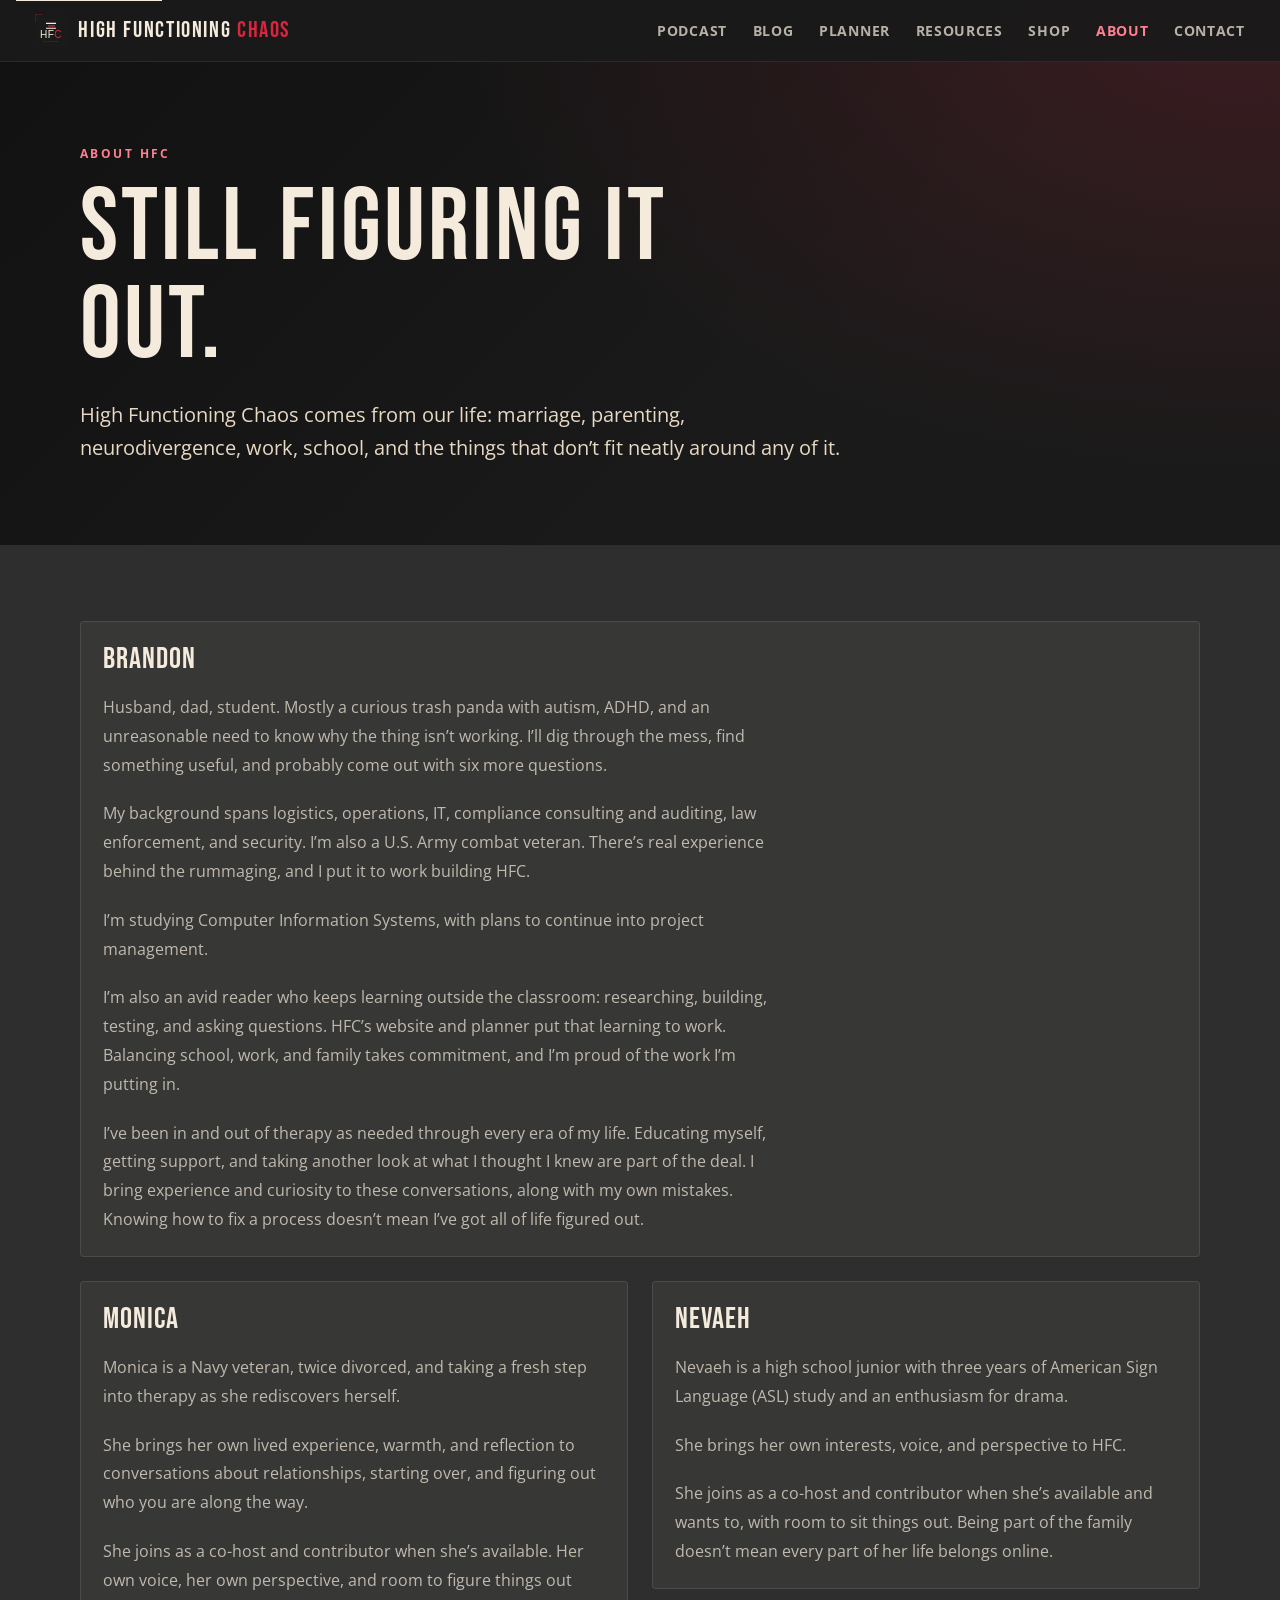
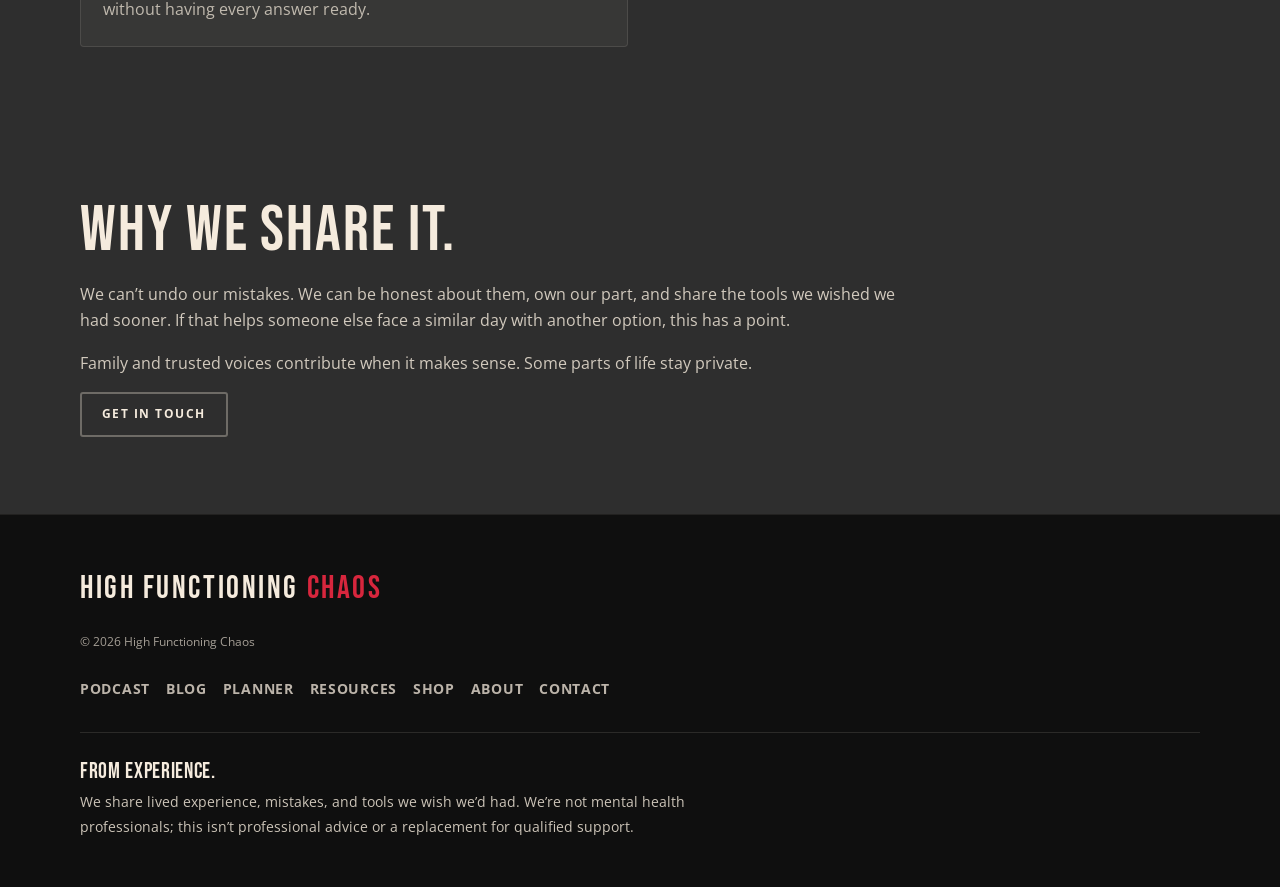
==== commit de0d5af0: "Unify HFC global navigation destinations across sites" ====
--- a/about.html
+++ b/about.html
@@ -36,15 +36,32 @@
 				<span></span>
 			</button>
 			<ul class="nav-links" id="primary-links">
-				<li><a href="ecosystem.html">Podcast</a></li>
-				<li><a href="https://highfunctioningchaos.blog">Blog</a></li>
-				<li><a href="hfc-os.html">Planner</a></li>
-				<li><a href="resources.html">Resources</a></li>
-				<li><a href="shop.html">Shop</a></li>
-				<li>
-					<a class="active" aria-current="page" href="about.html">About</a>
-				</li>
-				<li><a href="contact.html">Contact</a></li>
+				<li>
+					<a href="https://highfunctioningchaos.living/ecosystem.html"
+						>Podcast</a
+					>
+				</li>
+				<li><a href="https://www.highfunctioningchaos.blog/">Blog</a></li>
+				<li>
+					<a href="https://highfunctioningchaos.living/hfc-os.html">Planner</a>
+				</li>
+				<li>
+					<a href="https://highfunctioningchaos.living/resources.html"
+						>Resources</a
+					>
+				</li>
+				<li><a href="https://highfunctioningchaos.store">Shop</a></li>
+				<li>
+					<a
+						class="active"
+						aria-current="page"
+						href="https://highfunctioningchaos.living/about.html"
+						>About</a
+					>
+				</li>
+				<li>
+					<a href="https://highfunctioningchaos.living/contact.html">Contact</a>
+				</li>
 			</ul>
 		</nav>
 		<main id="main">
@@ -158,12 +175,18 @@
 						<div class="copyright">&copy; 2026 High Functioning Chaos</div>
 					</div>
 					<div class="footer-links">
-						<a href="index.html">Home</a
-						><a href="https://highfunctioningchaos.blog">Blog</a
-						><a href="ecosystem.html">Podcast</a
-						><a href="hfc-os.html">Planner</a
-						><a href="resources.html">Resources</a><a href="shop.html">Shop</a
-						><a href="about.html">About</a><a href="contact.html">Contact</a>
+						<a href="https://highfunctioningchaos.living/ecosystem.html"
+							>Podcast</a
+						><a href="https://www.highfunctioningchaos.blog/">Blog</a
+						><a href="https://highfunctioningchaos.living/hfc-os.html"
+							>Planner</a
+						><a href="https://highfunctioningchaos.living/resources.html"
+							>Resources</a
+						><a href="https://highfunctioningchaos.store">Shop</a
+						><a href="https://highfunctioningchaos.living/about.html">About</a
+						><a href="https://highfunctioningchaos.living/contact.html"
+							>Contact</a
+						>
 					</div>
 				</div>
 				<div class="site-disclaimer">
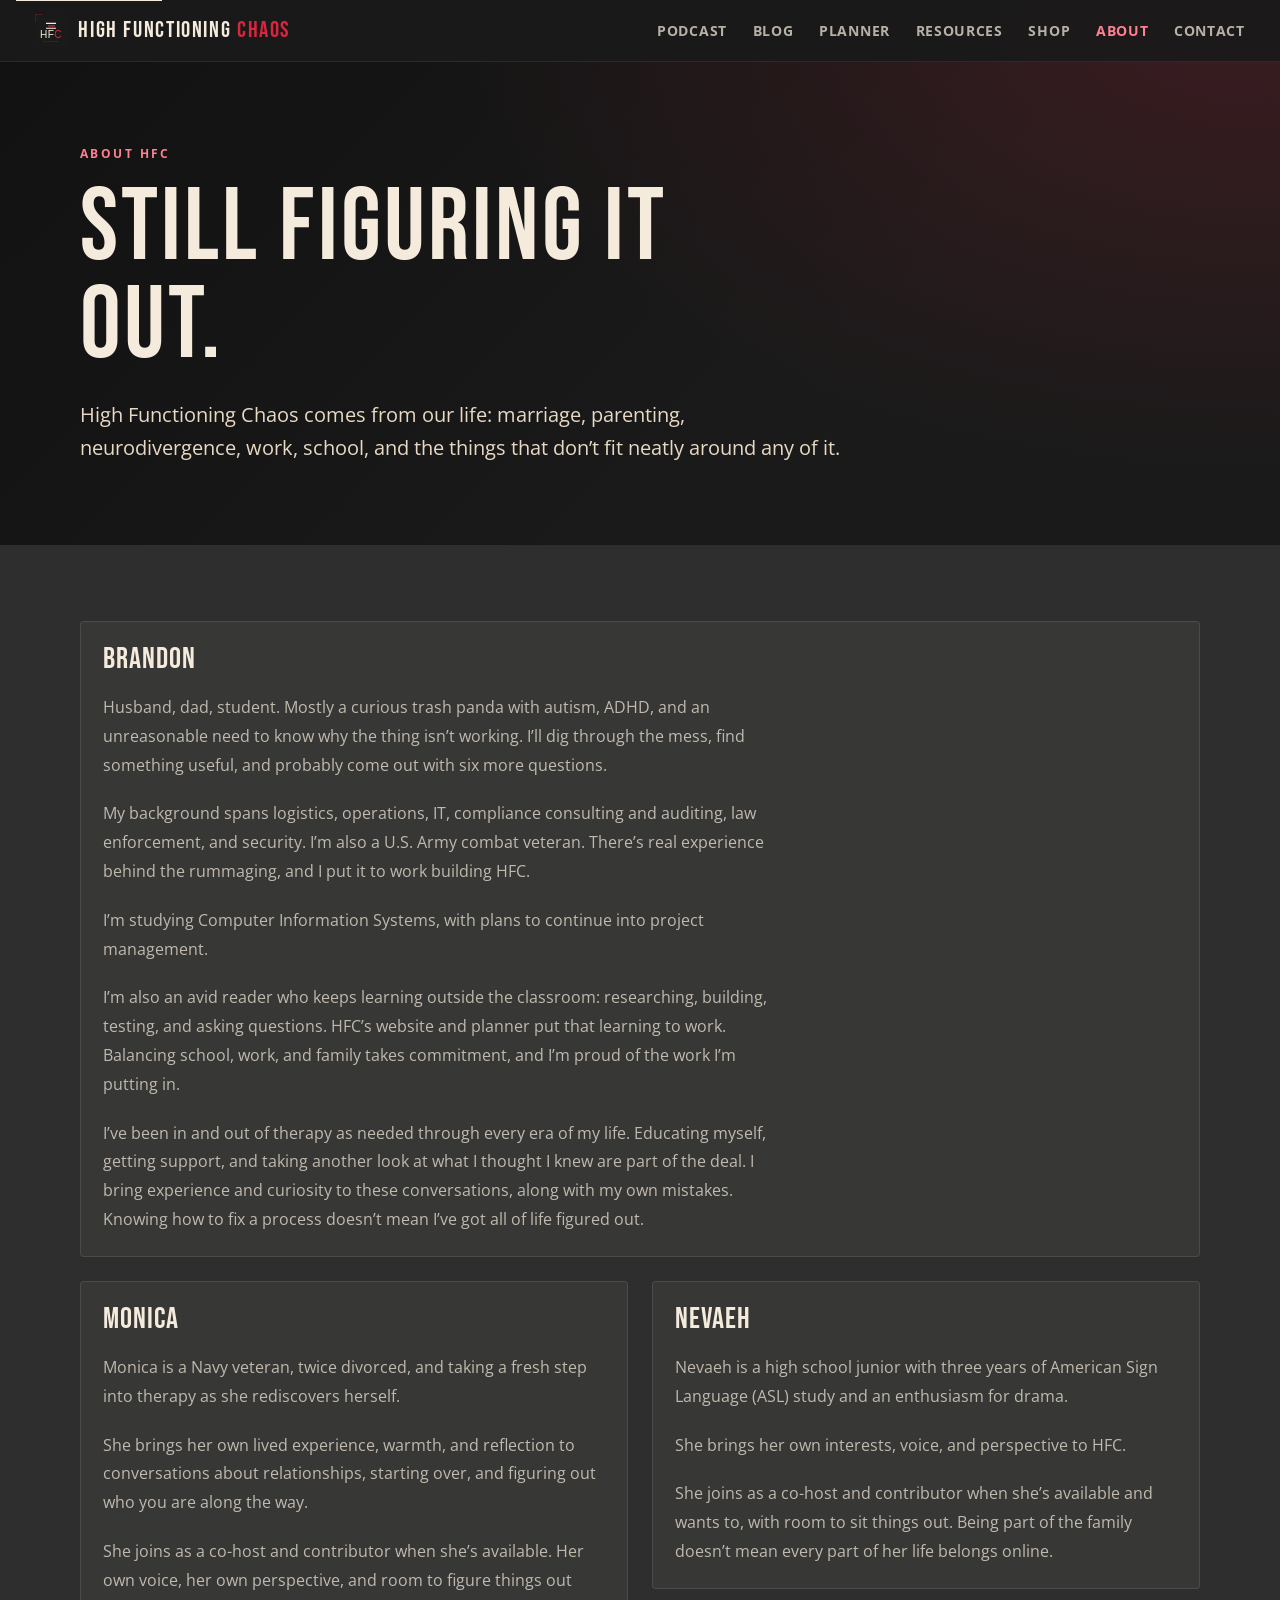
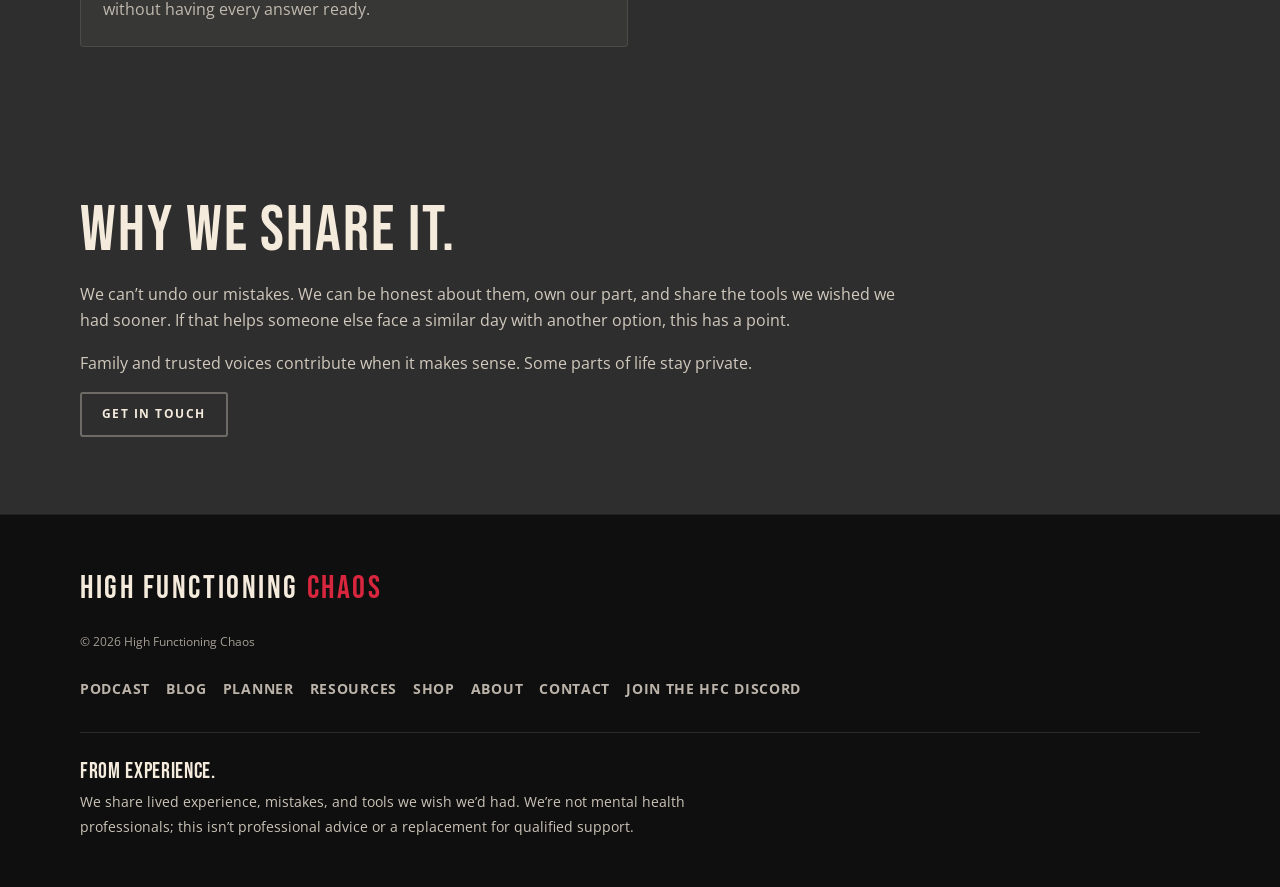
==== commit 024a039c: "Add HFC Discord invitation to site footers" ====
--- a/about.html
+++ b/about.html
@@ -187,6 +187,7 @@
 						><a href="https://highfunctioningchaos.living/contact.html"
 							>Contact</a
 						>
+					<a href="https://discord.gg/9jzFpufk8f">Join the HFC Discord</a>
 					</div>
 				</div>
 				<div class="site-disclaimer">
